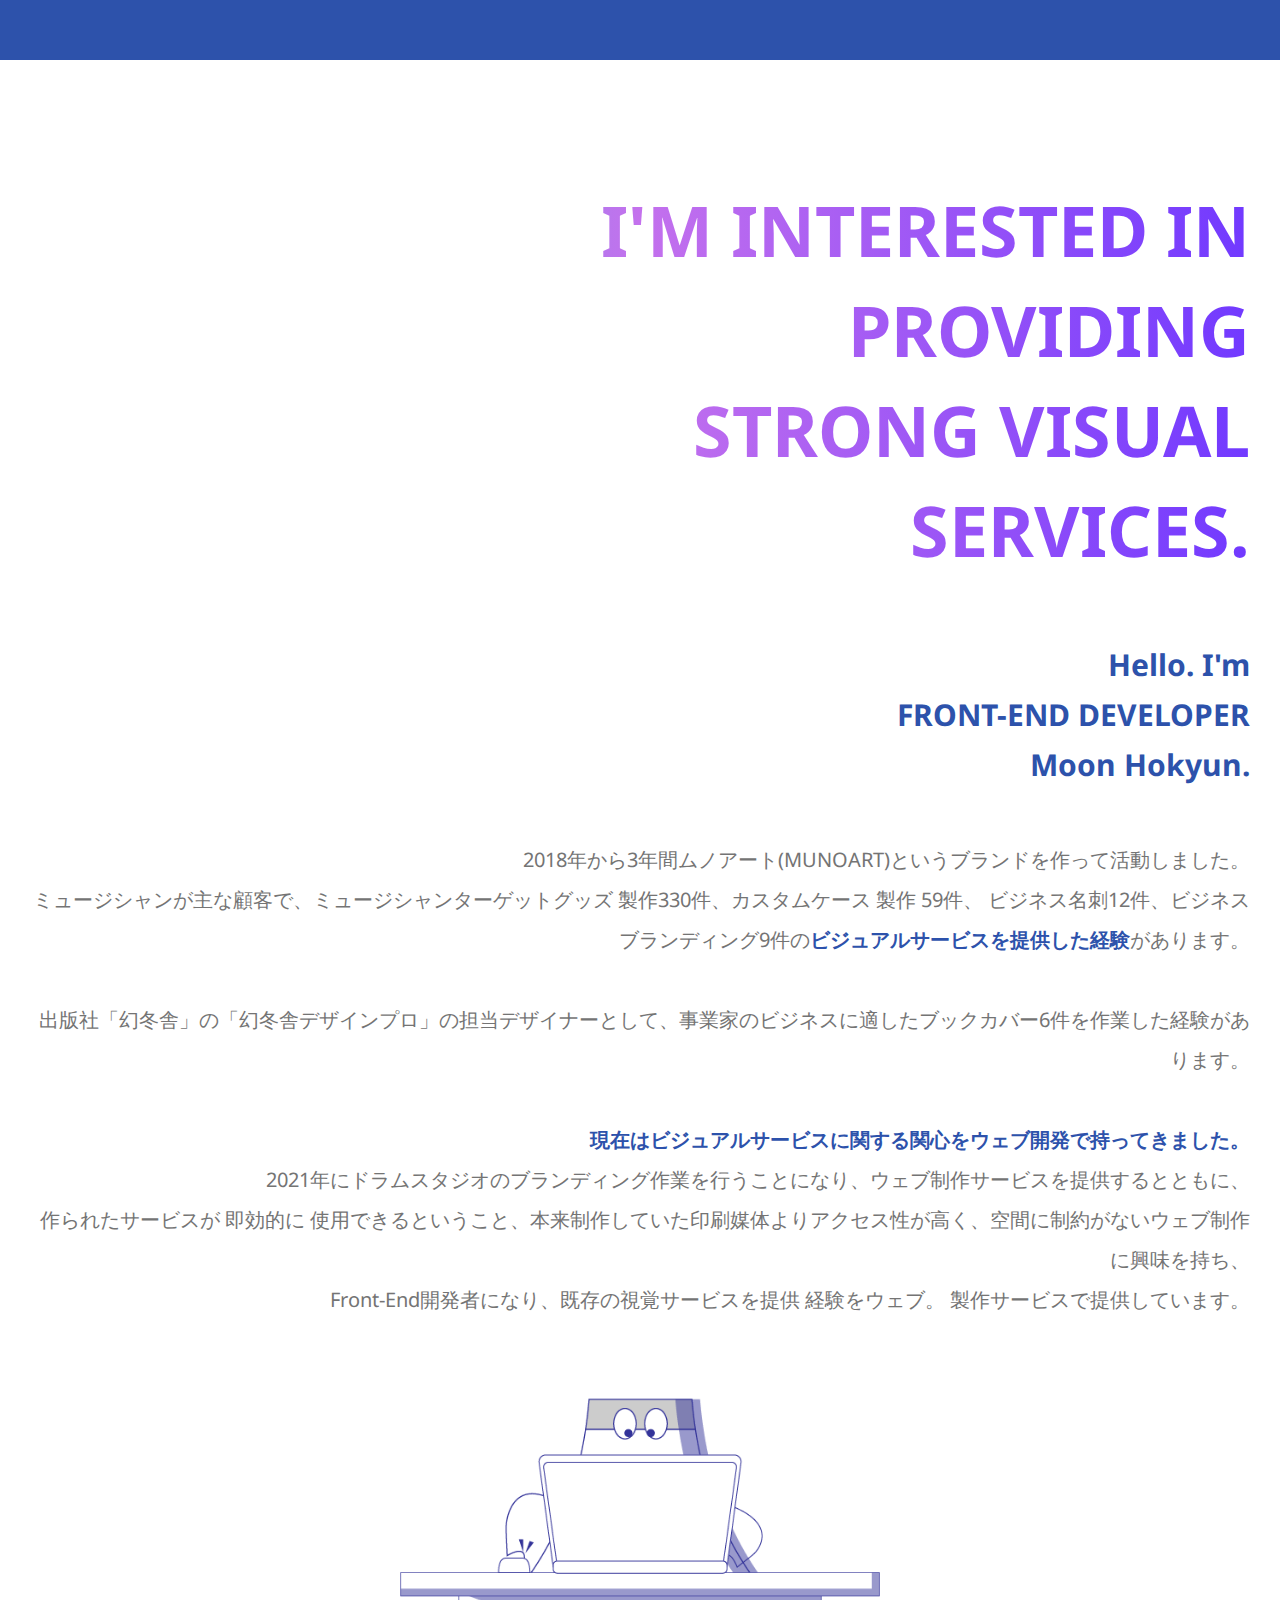
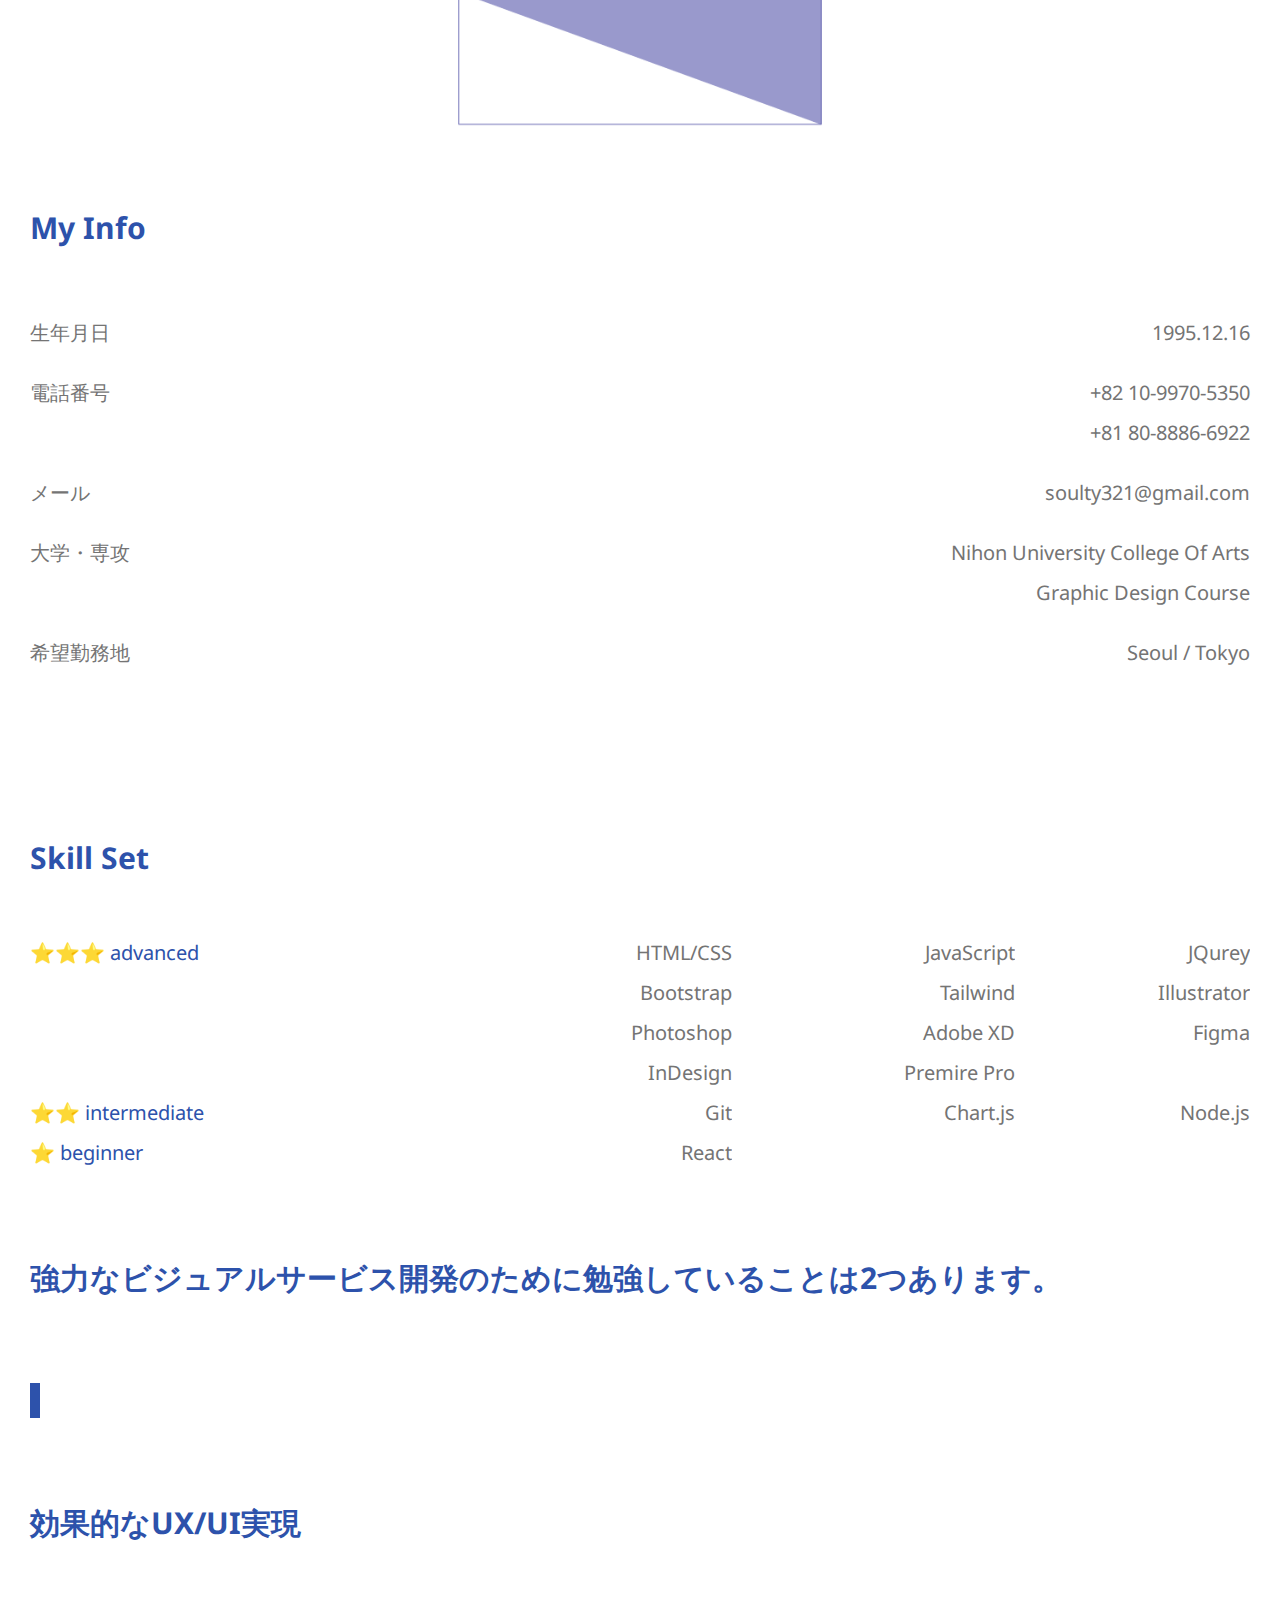
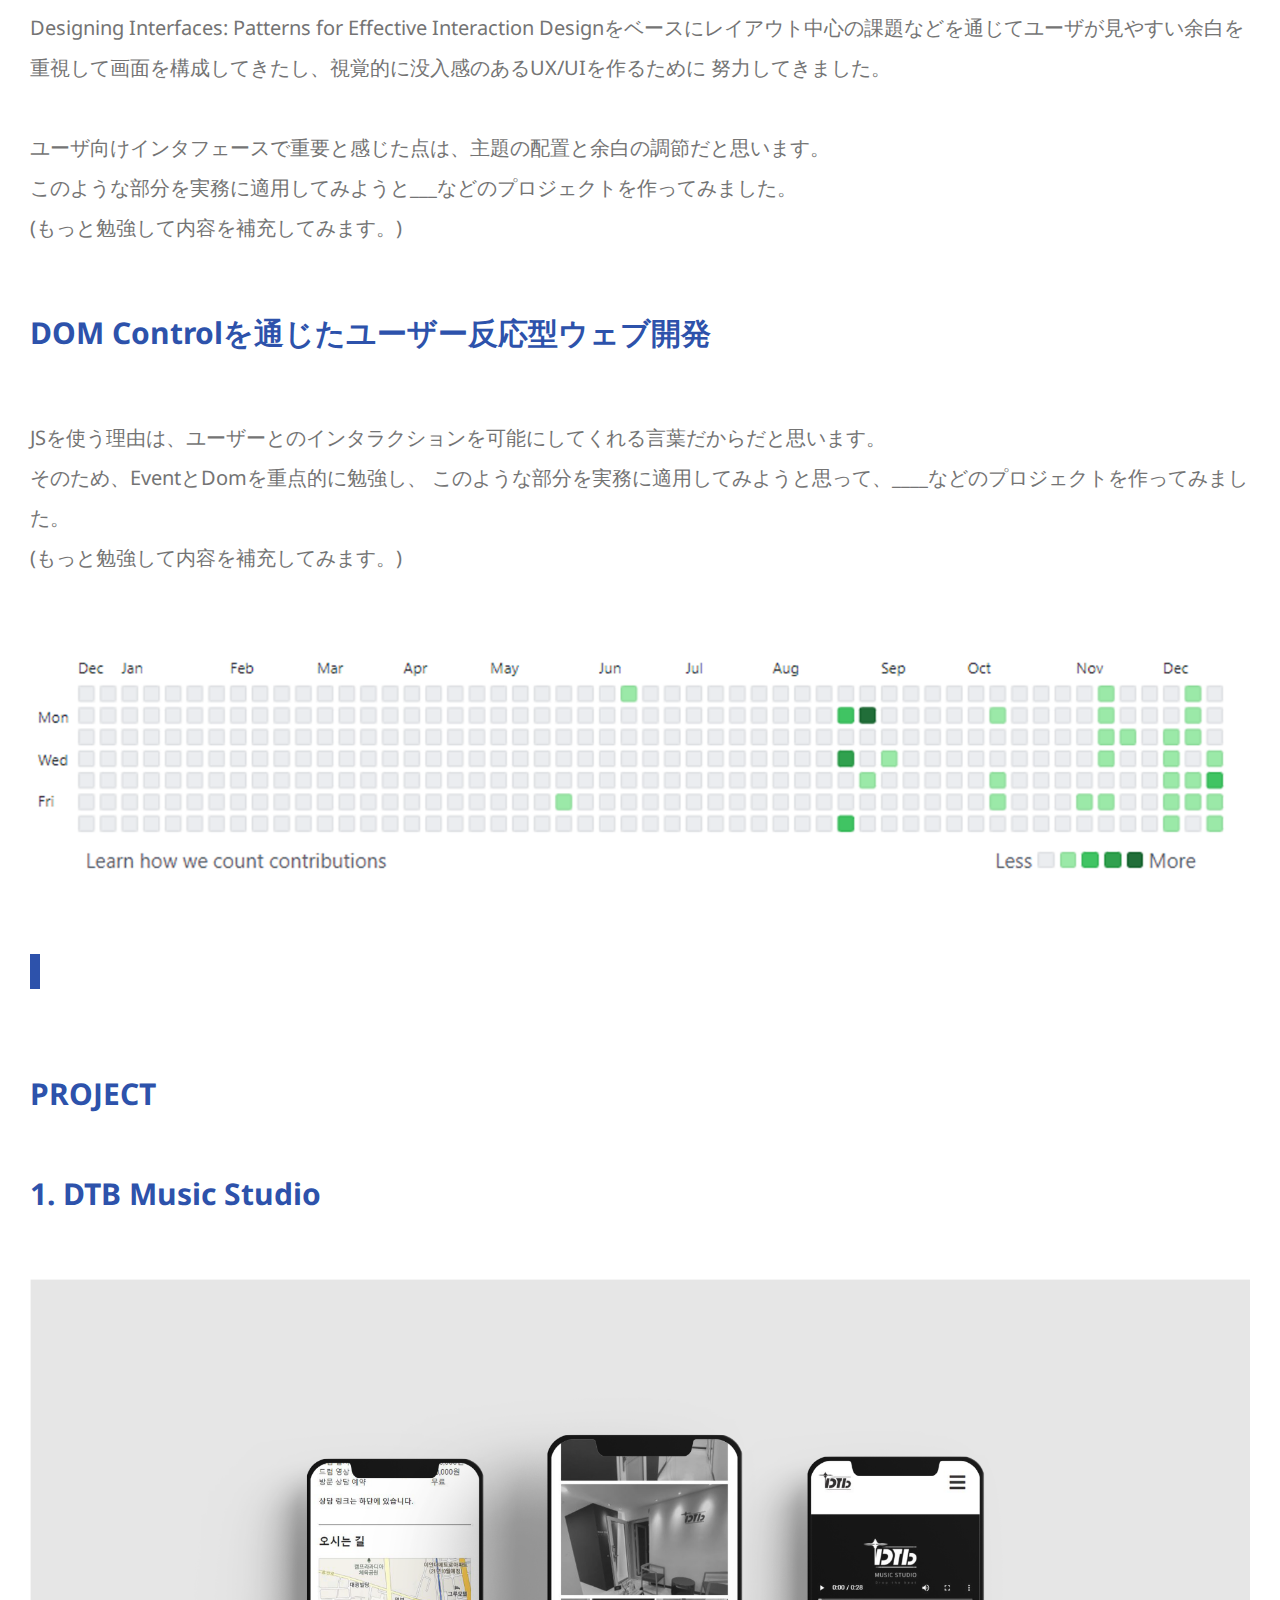
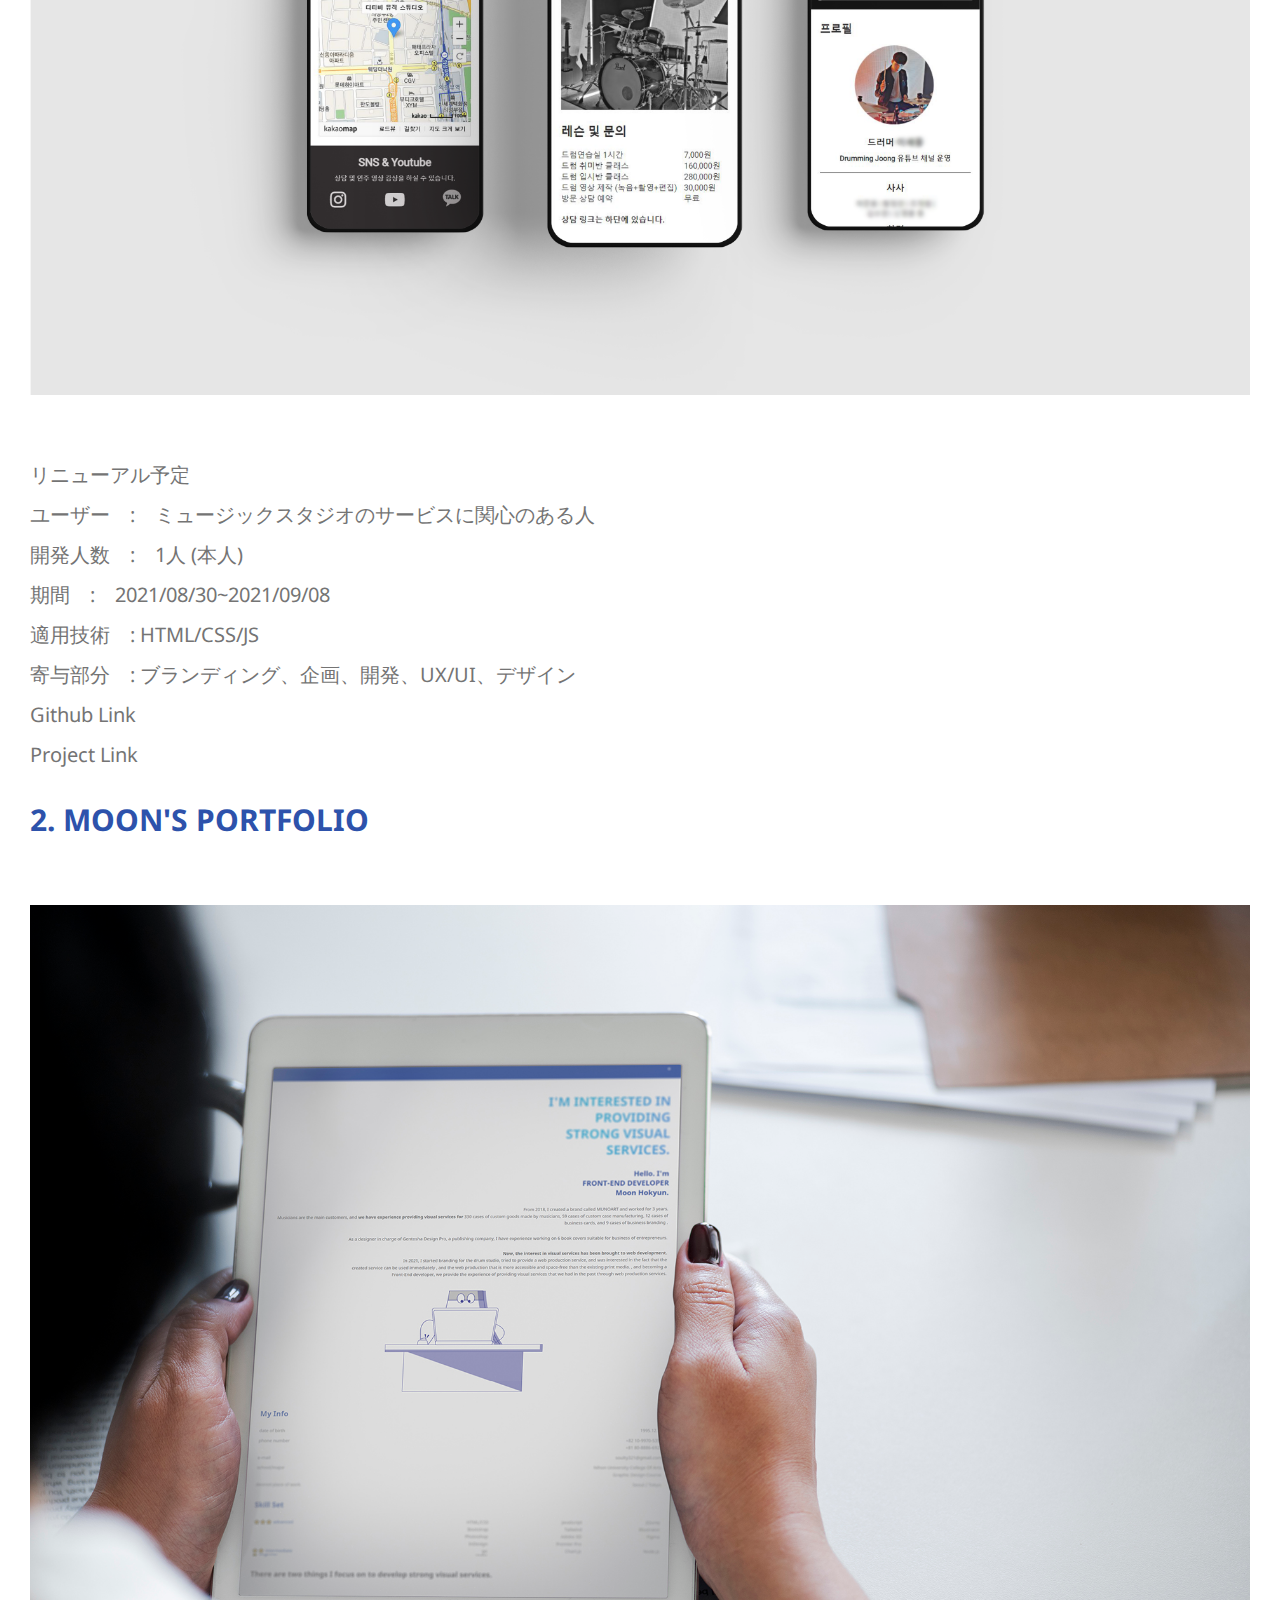
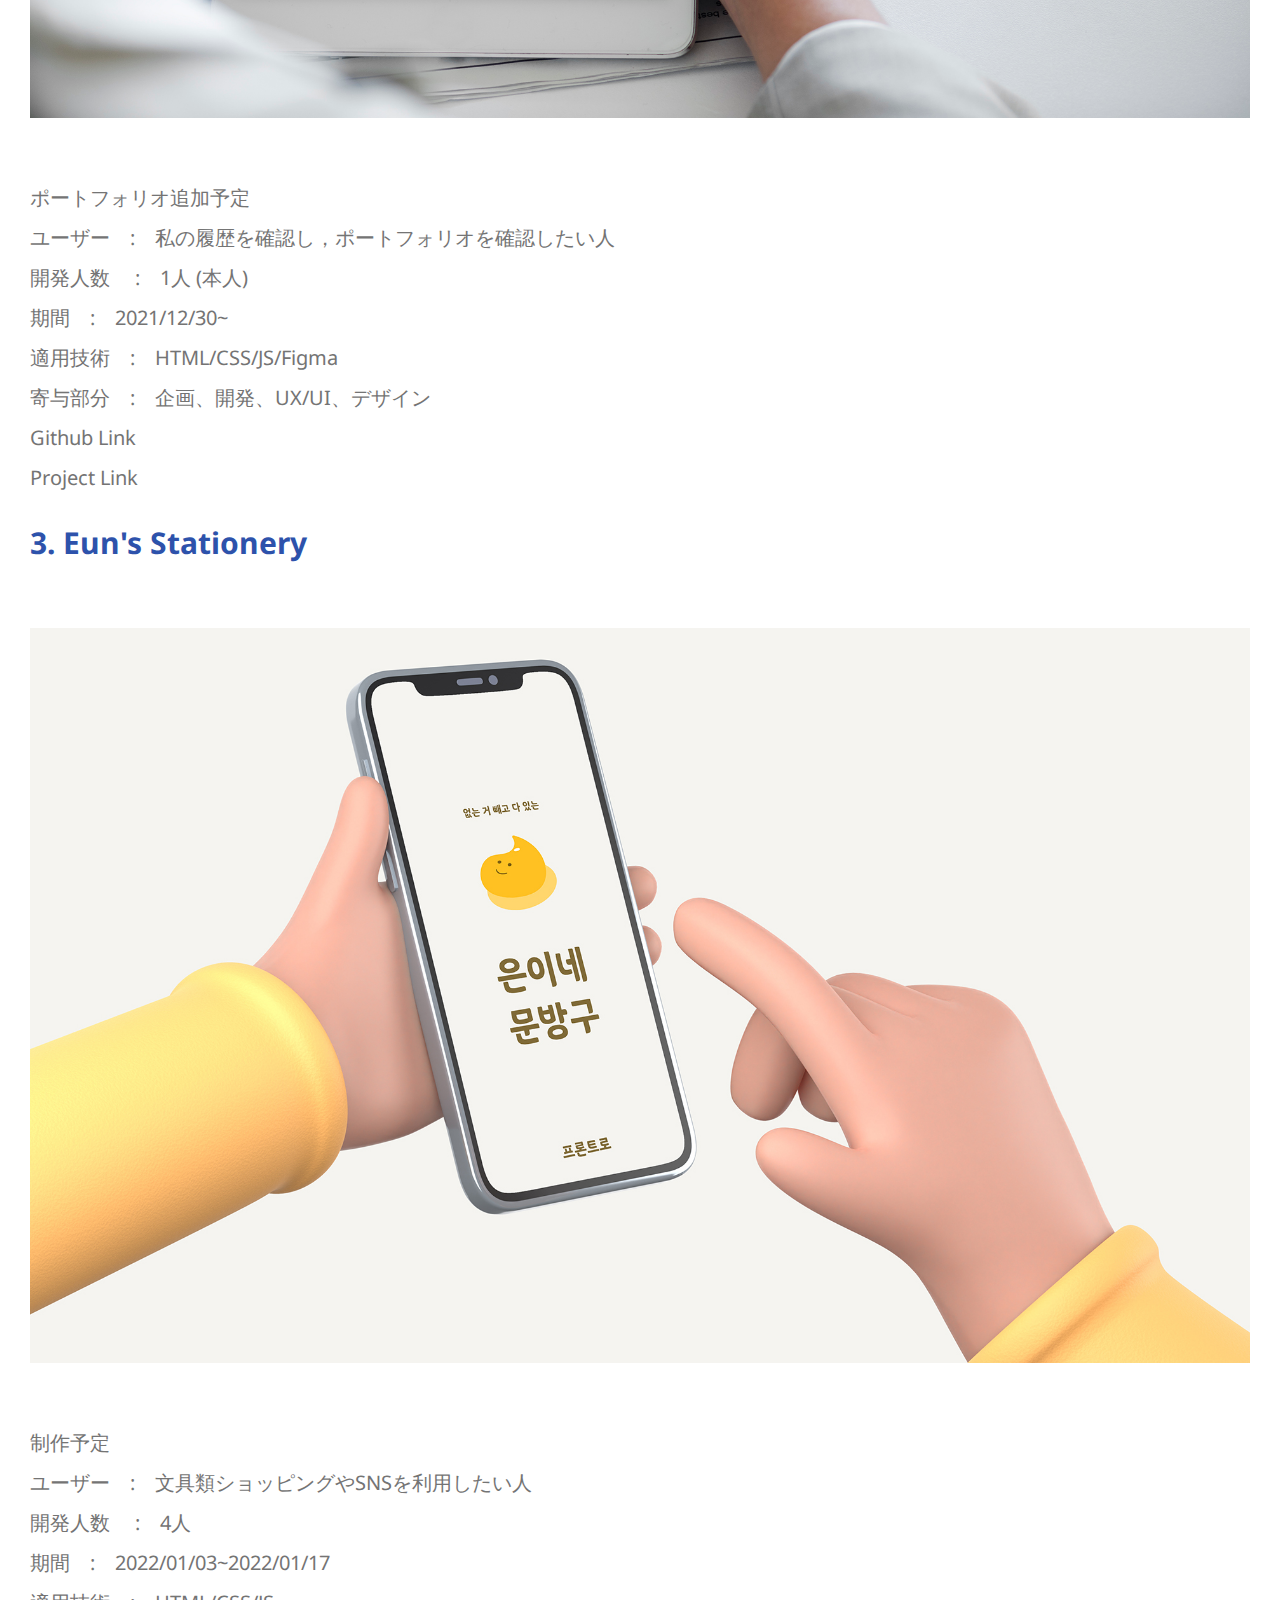
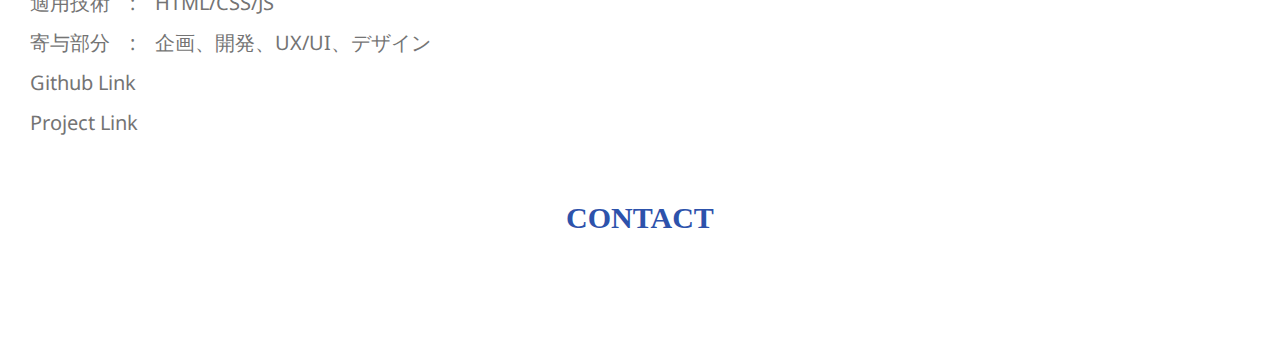
==== jp-index.html @ 192fc7c5 "japanese page add" ====
<!DOCTYPE html>
<html lang="ja">

<head>
  <meta charset="UTF-8">
  <meta http-equiv="X-UA-Compatible" content="IE=edge">
  <meta name="viewport" content="width=device-width, initial-scale=1.0">
  <link rel="stylesheet" href="./reset.css">
  <link rel="stylesheet" href="./main.css">
  <link rel="preconnect" href="https://fonts.googleapis.com">
  <link rel="preconnect" href="https://fonts.gstatic.com" crossorigin>
  <link href="https://fonts.googleapis.com/css2?family=Noto+Sans:wght@400;700&display=swap" rel="stylesheet">
  <link rel="stylesheet" href="https://use.fontawesome.com/releases/v5.15.4/css/all.css"
    integrity="sha384-DyZ88mC6Up2uqS4h/KRgHuoeGwBcD4Ng9SiP4dIRy0EXTlnuz47vAwmeGwVChigm" crossorigin="anonymous">

  <title>MOON'S PORTFOLIO (ja)</title>
</head>

<body>
  <article class="nav">
    <section class="nav-title" onclick="f()"><span class="fas fa-bars fa-1x"></span></section>
    <ul class="nav-dropdown">
      <li class="nav-li"><a href="#hello">HELLO</a></li>
      <li class="nav-li"><a href="#info">INFO</a></li>
      <li class="nav-li"><a href="#Skill-set">SKILL-SET</a></li>
      <li class="nav-li"><a href="#Study">STUDY</a></li>
      <li class="nav-li"><a href="#Project">PROJECT</a></li>
      <li class="nav-li"><a href="#contact">CONTACT</a></li>
    </ul>
  </article>

  <main>
    <header class="header">
      <h1 class="header-title up-on-scroll gradient-effect
      ">I'm interested in<br>providing<br>strong visual<br>services.</h1>
    </header>


    <article id="hello">
      <h2 class="hello-title">Hello. I'm<br>FRONT-END DEVELOPER<br>Moon Hokyun.</h2>
      <p class="hello-p hello-one paragraph">2018年から3年間ムノアート(MUNOART)というブランドを作って活動しました。<br>ミュージシャンが主な顧客で、ミュージシャンターゲットグッズ
        製作330件、カスタムケース
        製作 59件、
        ビジネス名刺12件、ビジネスブランディング9件の<b>ビジュアルサービスを提供した経験</b>があります。</p>
      <p class="hello-p hello-two paragraph">出版社「幻冬舎」の「幻冬舎デザインプロ」の担当デザイナーとして、事業家のビジネスに適したブックカバー6件を作業した経験があります。</p>
      <p class="hello-p hello-three paragraph up-on-scroll">
        <b>現在はビジュアルサービスに関する関心をウェブ開発で持ってきました。</b><br>2021年にドラムスタジオのブランディング作業を行うことになり、ウェブ制作サービスを提供するとともに、<br>作られたサービスが
        即効的に
        使用できるということ、本来制作していた印刷媒体よりアクセス性が高く、空間に制約がないウェブ制作に興味を持ち、<br>Front-End開発者になり、既存の視覚サービスを提供
        経験をウェブ。
        製作サービスで提供しています。
      </p>
      <img src="./img/character.png" alt="" class="hello-img up-on-scroll">
    </article>

    <article id="info">
      <h2 class="up-on-scroll">My Info</h2>
      <section class="info-all up-on-scroll">

        <section class="info-content">
          <p class="paragraph">生年月日</p>
          <p class="paragraph">1995.12.16</p>
        </section>

        <section class="info-content">
          <p class="paragraph">電話番号</p>
          <p class="paragraph">+82 10-9970-5350<br>+81 80-8886-6922</p>
        </section>

        <section class="info-content">
          <p class="paragraph">メール</p>
          <p class="paragraph">soulty321@gmail.com</p>
        </section>

        <section class="info-content">
          <p class="paragraph">大学・専攻</p>
          <p class="paragraph">Nihon University College Of Arts <br> Graphic Design Course</p>
        </section>

        <section class="info-content">
          <p class="paragraph">希望勤務地</p>
          <p class="paragraph">Seoul / Tokyo</p>
        </section>
    </article>

    <article id="Skill-set">
      <h2 class="Skill-set-title up-on-scroll">Skill Set</h2>
      <table class="tg up-on-scroll">
        <thead>
          <tr>
            <th class="tg-iks7 paragraph" rowspan="4">&#11088;&#11088;&#11088; advanced</th>
            <th class="tg-jbyd paragraph">HTML/CSS</th>
            <th class="tg-jbyd paragraph">JavaScript</th>
            <th class="tg-jbyd paragraph">JQurey</th>
          </tr>
          <tr>
            <th class="tg-jbyd paragraph">Bootstrap</th>
            <th class="tg-jbyd paragraph">Tailwind</th>
            <th class="tg-jbyd paragraph">Illustrator</th>
          </tr>
          <tr>
            <th class="tg-jbyd paragraph">Photoshop</th>
            <th class="tg-jbyd paragraph">Adobe XD</th>
            <th class="tg-jbyd paragraph">Figma</th>
          </tr>
          <tr>
            <th class="tg-jbyd paragraph">InDesign</th>
            <th class="tg-jbyd paragraph">Premire Pro</th>
            <th class="tg-jbyd paragraph"></th>
          </tr>
        </thead>
        <tbody>
          <tr>
            <td class="tg-73oq paragraph">&#11088;&#11088; intermediate</td>
            <td class="tg-wp8o paragraph">Git</td>
            <td class="tg-wp8o paragraph">Chart.js</td>
            <td class="tg-wp8o paragraph">Node.js</td>
          </tr>
          <tr>
            <td class="tg-73oq paragraph">&#11088; beginner</td>
            <td class="tg-wp8o paragraph">React</td>
            <td class="tg-wp8o paragraph"></td>
            <td class="tg-wp8o paragraph"></td>
          </tr>
        </tbody>
      </table>
    </article>

    <article id="Study">
      <h2 class="Study-title up-on-scroll ">強力なビジュアルサービス開発のために勉強していることは2つあります。</h2>
      <h2 class="Study-subTitle-one up-on-scroll">効果的なUX/UI実現</h2>
      <p class="Study-title-content paragraph up-on-scroll">Designing Interfaces: Patterns for
        Effective Interaction Designをベースにレイアウト中心の課題などを通じてユーザが見やすい余白を重視して画面を構成してきたし、視覚的に没入感のあるUX/UIを作るために
        努力してきました。
        <br><br>
        ユーザ向けインタフェースで重要と感じた点は、主題の配置と余白の調節だと思います。<br>このような部分を実務に適用してみようと___などのプロジェクトを作ってみました。
        <br>(もっと勉強して内容を補充してみます。)
      </p>
      <h2 class="Study-subTitle-two up-on-scroll">DOM Controlを通じたユーザー反応型ウェブ開発</h2>
      <p class="Study-title-content paragraph up-on-scroll">JSを使う理由は、ユーザーとのインタラクションを可能にしてくれる言葉だからだと思います。
        <br>そのため、EventとDomを重点的に勉強し、
        このような部分を実務に適用してみようと思って、____などのプロジェクトを作ってみました。
        <br>(もっと勉強して内容を補充してみます。)</p>
      <img src="./img/git_repo.png" alt="" class="Study-gitRepo up-on-scroll">
    </article>

    <article id="Project up-on-scroll">
      <article class="Project-Content up-on-scroll">
        <h2 class="Project-Content-title up-on-scroll">PROJECT</h2>

        <!-- Module -->
        <section class="project-module">
          <h3 class="Project-Content-subTitle up-on-scroll">1. DTB Music Studio</h3>

          <img src="./img/DTB-1.png" alt="" class="Project-img">

          <ul class="Project-1-detail paragraph up-on-scroll">
            <li>リニューアル予定</li>
            <li>ユーザー　:　ミュージックスタジオのサービスに関心のある人</li>
            <li>開発人数　:　1人 (本人)</li>
            <li>期間　:　2021/08/30~2021/09/08</li>
            <li>適用技術　: HTML/CSS/JS </li>
            <li>寄与部分　: ブランディング、企画、開発、UX/UI、デザイン</li>
            <li><a href="https://github.com/Moonhokyun/DtbMusicStudio_Project">Github Link</a></li>
            <li><a href="http://dtb-music.space/">Project Link</a></li>
          </ul>
        </section>
        <!-- Module -->

        <!-- Module -->
        <section class="project-module">
          <h3 class="Project-Content-subTitle up-on-scroll">2. MOON'S PORTFOLIO</h3>

          <img src="./img/resume-img.jpg" alt="" class="Project-img">

          <ul class="Project-1-detail paragraph up-on-scroll">
            <li>ポートフォリオ追加予定</li>
            <li>ユーザー　:　私の履歴を確認し，ポートフォリオを確認したい人</li>
            <li>開発人数　 :　1人 (本人)</li>
            <li>期間　:　2021/12/30~</li>
            <li>適用技術　:　HTML/CSS/JS/Figma </li>
            <li>寄与部分　:　企画、開発、UX/UI、デザイン</li>
            <li><a href="https://github.com/Moonhokyun/Resume_Project">Github Link</a></li>
            <li><a href="https://moonhokyun.github.io/Resume_Project/">Project Link</a></li>
          </ul>
        </section>
        <!-- Module -->

        <!-- Module -->
        <section class="project-module">
          <h3 class="Project-Content-subTitle up-on-scroll">3. Eun's Stationery</h3>

          <img src="./img/eun-img-3.jpg" alt="" class="Project-img">

          <ul class="Project-1-detail paragraph up-on-scroll">
            <li>制作予定</li>
            <li>ユーザー　:　文具類ショッピングやSNSを利用したい人</li>
            <li>開発人数　 :　4人</li>
            <li>期間　:　2022/01/03~2022/01/17</li>
            <li>適用技術　:　HTML/CSS/JS </li>
            <li>寄与部分　:　企画、開発、UX/UI、デザイン</li>
            <li><a href="https://github.com/Moonhokyun/Frontro_Project">Github Link</a></li>
            <li><a href="#">Project Link</a></li>
          </ul>
        </section>
        <!-- Module -->


      </article>
    </article>



  </main>

  <footer id="contact">
    <h2 class="up-on-scroll">CONTACT</h2>
    <ul class="contact-box up-on-scroll">
      <li class="contact-item"><a href="mailto:soulty321@gmail.com"><i class="fas fa-envelope fa-2x"></i></a></li>
      <li class="contact-item"><a href="https://www.linkedin.com/in/hokyun-moon-a4a515221">
          <i class="fab fa-linkedin fa-2x"></i></a></li>
      <li class="contact-item"><a href="https://github.com/Moonhokyun">
          <i class="fab fa-github fa-2x"></i></a></li>
      <li class="contact-item"><a href="https://www.notion.so/a2674b78d6354b65a624640be6c0727b"><i
            class="fas fa-file fa-2x"></i></a></li>
      <li class="contact-item"><a href="./index.html"><i class="fas fa-language fa-2x"></i></a></li>
    </ul>
  </footer>
  <script src="./main.js"></script>

</body>

</html>
---- main.css ----
* {
  font-family: 'Noto Sans', sans-serif;
  color: #747474;
  text-decoration: none;

}

main {
  display: flex;
  flex-direction: column;
  align-content: center;
  justify-content: center;
  margin: 0 30px 30px;
}

b {
  font-weight: 700;
  color: #2D52AB;
}

h2 {
  font-size: 20px;
  line-height: 30px;
  font-weight: 700;
  margin-bottom: 20px;
  color: #2D52AB;
}

.up-on-scroll {
  transition: transform 2s, opacity 1s;
}

.paragraph {
  font-size: 60%;
  line-height: 20px;
}

/* navbar! */
.fa-bars {
  color: #fff;
}

.nav {
  width: 100%;
  margin: auto 0;
  cursor: pointer;
  position: fixed;
  z-index: 1;
}

.nav-title {
  width: 100%;
  box-sizing: border-box;
  background: #2D52AB;
  padding: 20px 30px 20px 0;
  position: relative;
  color: #fff;
  text-align: right;
}

.nav-li {
  float: left;
  font-size: 20px;
  padding: 10px 20px 10px;
  margin: 0;
  transition: all .1s;
}

.nav-dropdown {
  width: 100%;
  background: #fff;
  border-radius: 10px;

  box-shadow: rgb(0 0 0/ 20%) 0px 10px 10px 0px;
  color: #505050;

  max-height: 0;
  overflow: hidden;
  transition: all .4s;
  display: flex;
  flex-direction: column;
  align-items: center;
}

.down {
  max-height: 400px;
}

.nav-li:hover {
  background: #c6daff;
  width: 100%;
  color: #fff;
  text-align: center;
}

/* navbar! */

.header {
  margin-top: 100px;
}

#hello {
  margin-top: 60px;
  text-align: right;
  display: flex;
  flex-direction: column;
}

.header-title {
  text-align: right;
  font-size: 30px;
  line-height: 40px;
  font-weight: 700;
  color: #2D52AB;
}

/* gradient-effect */
.gradient-effect {
  text-transform: uppercase;
  background-image: linear-gradient(90deg,
      #12c2e9 0%,
      #c471ed 25%,
      #7139ff 50%,
      #c471ed 75%,
      #12c2e9 100%);
  /* background-size: auto auto; */
  background-clip: border-box;
  background-size: 200% auto;
  background-clip: text;
  /* text-fill-color: transparent; */
  -webkit-background-clip: text;
  -webkit-text-fill-color: transparent;
  animation: gradient-effect 6s linear infinite;
}

@keyframes gradient-effect {
  to {
    background-position: 200% center;
  }
}

/* gradient-anime */

.hello-p {
  font-size: 60%;
  line-height: 20px;
  font-weight: normal;
  margin-bottom: 10px;
}

.hello-img {
  width: 40%;
  display: block;
  margin: 20px auto 30px;
}

#info {
  margin-bottom: 30px;
}

.info-all {
  display: flex;
  font-size: 60%;
  line-height: 20px;
  font-weight: normal;
  justify-content: space-between;
  flex-direction: column;
}

.info-content {
  display: flex;
  justify-content: space-between;
  text-align: right;
  padding-bottom: 20px;
}

#Skill-set {
  margin-top: 30px;
  display: flex;
  font-size: 60%;
  line-height: 20px;
  font-weight: normal;
  justify-content: space-between;
  flex-direction: column;
}

.tg {
  border: none;
  border-collapse: collapse;
  border-spacing: 0;
}

.tg td {
  border-style: solid;
  border-width: 0px;
  overflow: hidden;
  word-break: normal;
}

.tg th {
  border-style: solid;
  border-width: 0px;
  overflow: hidden;
  word-break: normal;
}

.tg .tg-wp8o {
  text-align: right;
  vertical-align: top
}

.tg .tg-iks7 {
  text-align: left;
  vertical-align: top;
  color: #2D52AB;
}

.tg .tg-jbyd {
  text-align: right;
  vertical-align: top
}

.tg .tg-73oq {
  color: #2D52AB;
  text-align: left;
  vertical-align: top
}

#Study {
  margin-top: 40px;
}

.Study-title-block {
  height: 20px;
  width: 10px;
}

.Study-subTitle-one::before {
  background-image: url('./img/Rectangle\ 41.png');
  width: 5px;
  height: 16px;
  content: ' ';
  display: block;
  margin-bottom: 20px;
}

.Study-subTitle-one {
  margin-top: 30px;
}

.Study-title-content {
  font-weight: normal;
  font-size: 60%;
  line-height: 20px;
  font-weight: normal;
}

.Study-subTitle-two {
  margin-top: 30px;
}

.Study-gitRepo {
  margin: 20px 0;
  display: block;
}

.Project-Content-title::before {
  background-image: url('./img/Rectangle\ 41.png');
  width: 5px;
  height: 16px;
  content: ' ';
  display: block;
  margin-bottom: 20px;
}

.Project-Content-subTitle {
  font-size: 20px;
  line-height: 30px;
  color: #2D52AB;
  font-weight: bold;
  margin-bottom: 20px;
  margin-top: 20px;
}

.Project-img {
  display: block;
  margin-bottom: 20px;
}

.Project-1-detail {
  font-size: 60%;
  line-height: 20px;
  font-weight: normal;
}

#contact {
  margin-top: 30px;
  text-align: center;
  margin: 0 30px 30px;
}

.contact-box {
  display: flex;
  justify-content: space-between;
}

/* ///////////////////////////////////////////600의 벽//////////////////////////////////////////////////////// */

@media screen and (min-width: 600px) {

  .nav-title {
    padding: 30px 30px 30px 0;
  }

  main {
    display: flex;
    flex-direction: column;
    align-content: center;
    justify-content: center;
    margin: 0 30px 30px;
  }

  h2 {
    font-size: 30px;
    line-height: 50px;
    font-weight: 700;
    margin-bottom: 50px;
    color: #2D52AB;
  }

  .paragraph {
    font-size: 20px;
    line-height: 40px;
  }

  .header {
    margin-top: 180px;
  }

  .header-title {
    font-size: 70px;
    line-height: 100px;
    font-weight: 700;
    color: #2D52AB;
  }

  #hello {
    margin-top: 60px;
  }

  .hello-p {
    margin-bottom: 40px;
  }

  .hello-img {
    width: 40%;
    display: block;
    margin: 30px auto 70px;
  }

  #info {
    margin-bottom: 70px;
  }

  .info-all {
    margin-top: 60px;
  }

  #Skill-set {
    margin-top: 70px;
  }

  #Study {
    margin-top: 80px;
  }

  .Study-title {
    margin-bottom: 80px;
  }

  .Study-subTitle-one::before {
    background-image: url('./img/Rectangle\ 41.png');
    width: 10px;
    height: 35px;
    content: ' ';
    display: block;
    margin-bottom: 80px;
  }

  .Study-subTitle-one {
    margin-top: 30px;
    margin-bottom: 60px;
  }

  .Study-subTitle-two {
    margin: 60px 0;
  }

  .Study-gitRepo {
    margin: 60px 0;
  }

  .Project-Content-title::before {
    background-image: url('./img/Rectangle\ 41.png');
    width: 10px;
    height: 35px;
    content: ' ';
    display: block;
    margin-bottom: 80px;
  }

  .Project-img {
    margin-bottom: 60px;
  }

  .Project-Content-subTitle {
    font-size: 30px;
    line-height: 50px;
    margin-bottom: 60px;
  }

  #contact {
    margin-top: 50px;
  }

  .contact-box {
    margin-top: 50px;
    margin-bottom: 60px;
  }
}

/* ///////////////////////////////////////////1440의 벽//////////////////////////////////////////////////////// */

@media screen and (min-width: 1440px) {

  .nav-title {
    padding: 40px 90px 60px 0;
  }


  main {
    display: flex;
    flex-direction: column;
    align-content: center;
    justify-content: center;
    margin: 0 80px 80px 80px;
  }

  h2 {
    font-size: 50px;
    line-height: 70px;
    font-weight: 700;
    margin-bottom: 60px;
    color: #2D52AB;
  }

  .paragraph {
    font-size: 30px;
    line-height: 50px;
  }

  .header {
    margin-top: 230px;
  }

  .header-title {
    font-size: 90px;
    line-height: 120px;
    font-weight: 700;
    color: #2D52AB;
  }

  #hello {
    margin-top: 80px;
  }

  .hello-title {
    margin-bottom: 60px;
  }

  .hello-p {
    margin-bottom: 60px;
  }

  .hello-img {
    width: 40%;
    display: block;
    margin: 10px auto 60px;
  }

  #info {
    margin-bottom: 60px;
  }

  .Skill-set-title .Study-title {
    margin-bottom: 80px;
  }

  #Study {
    margin-top: 80px;
  }

  #Skill-set {
    margin-top: 0px;
  }
  .Study-subTitle-one::before {
    background-image: url('./img/Rectangle\ 41.png');
    width: 10px;
    height: 40px;
    content: ' ';
    display: block;
    margin-bottom: 80px;
  }

  .Study-subTitle-one {
    margin-top: 30px;
    margin-bottom: 80px;
  }

  .Study-subTitle-two {
    margin-top: 80px;
    margin-bottom: 80px;
  }

  .Study-gitRepo {
    margin-top: 80px;
    margin-bottom: 80px;
  }

  .Project-Content-title::before {
    background-image: url('./img/Rectangle\ 41.png');
    width: 10px;
    height: 35px;
    content: ' ';
    display: block;
    margin-bottom: 80px;
  }

  .Project-Content-title {
    margin-bottom: 80px;
  }

  .Project-img {
    margin-bottom: 80px;
  }

  #contact {
    margin-top: 50px;
    margin: 0 80px 30px;
  }

  .contact-box {
    margin-bottom: 100px;
  }

  .Project-Content-subTitle {
    font-size: 50px;
    line-height: 50px;
    margin: 80px 0;
  }
}
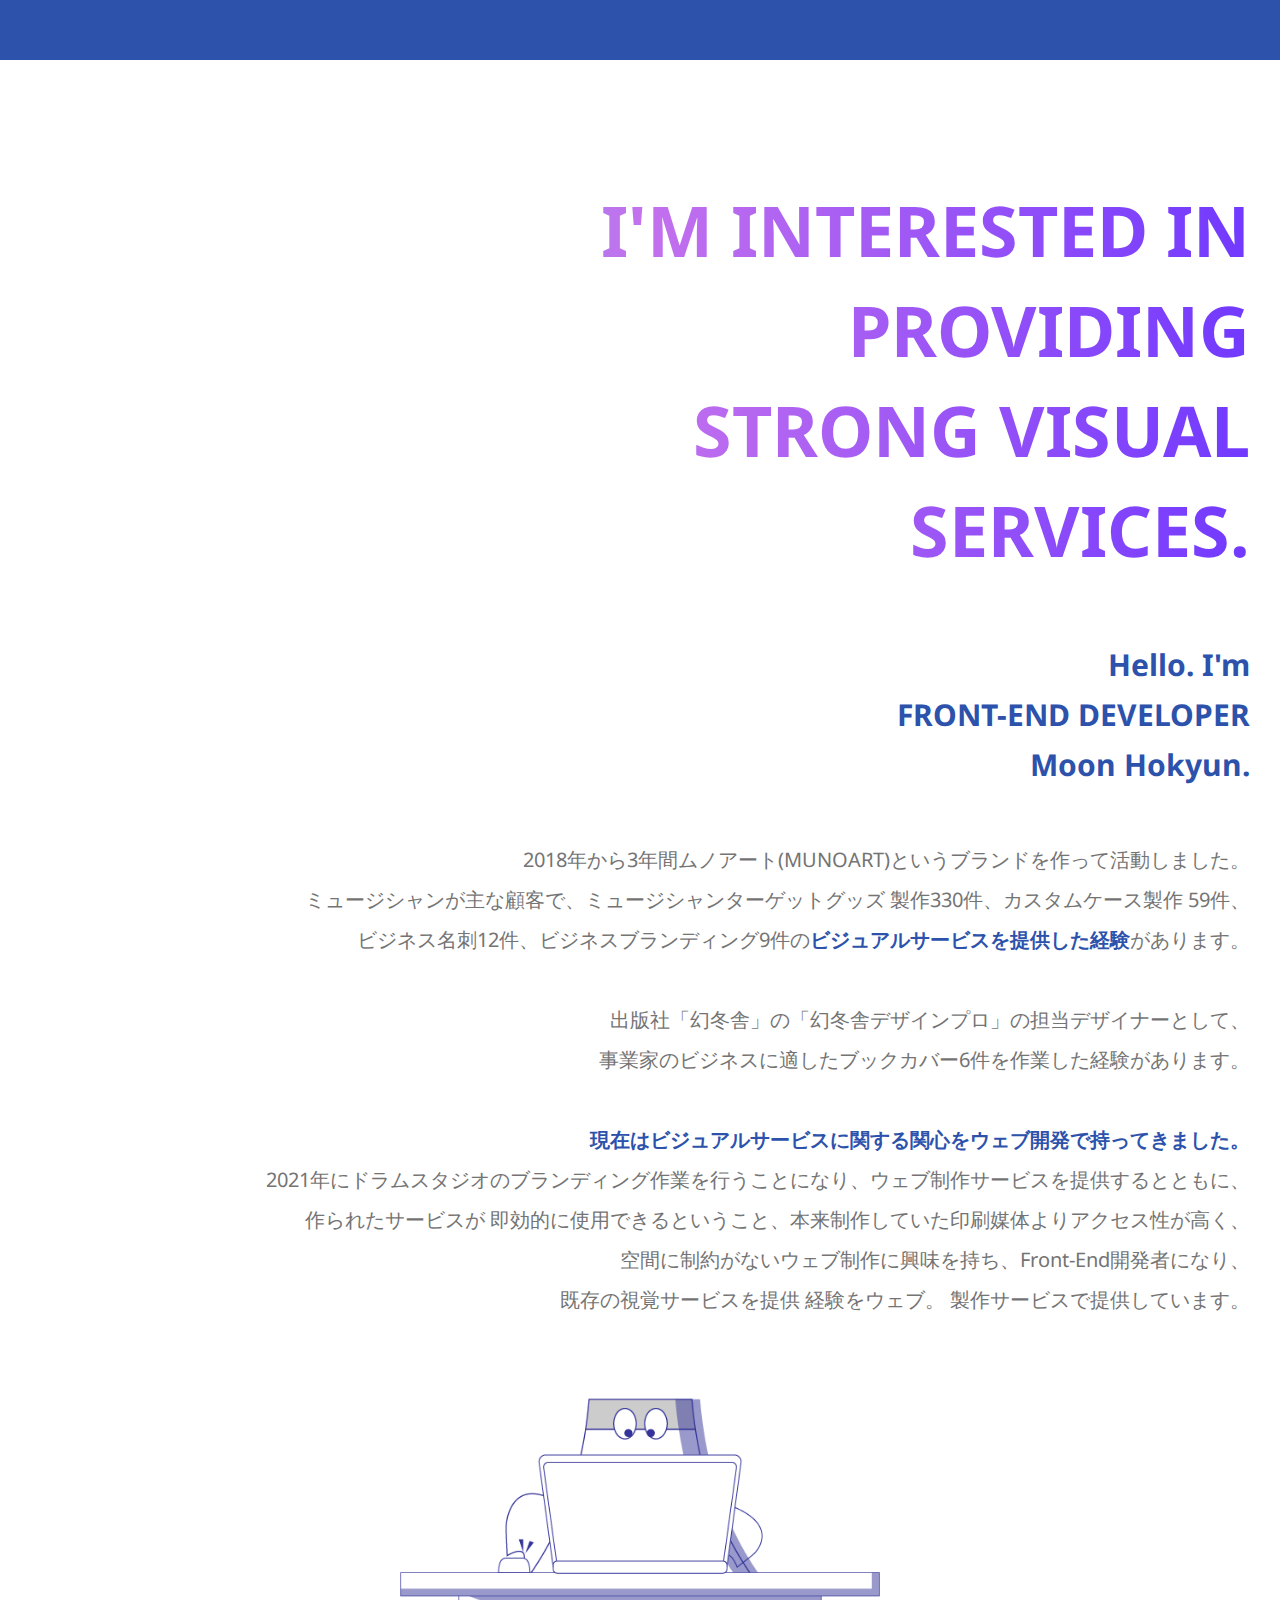
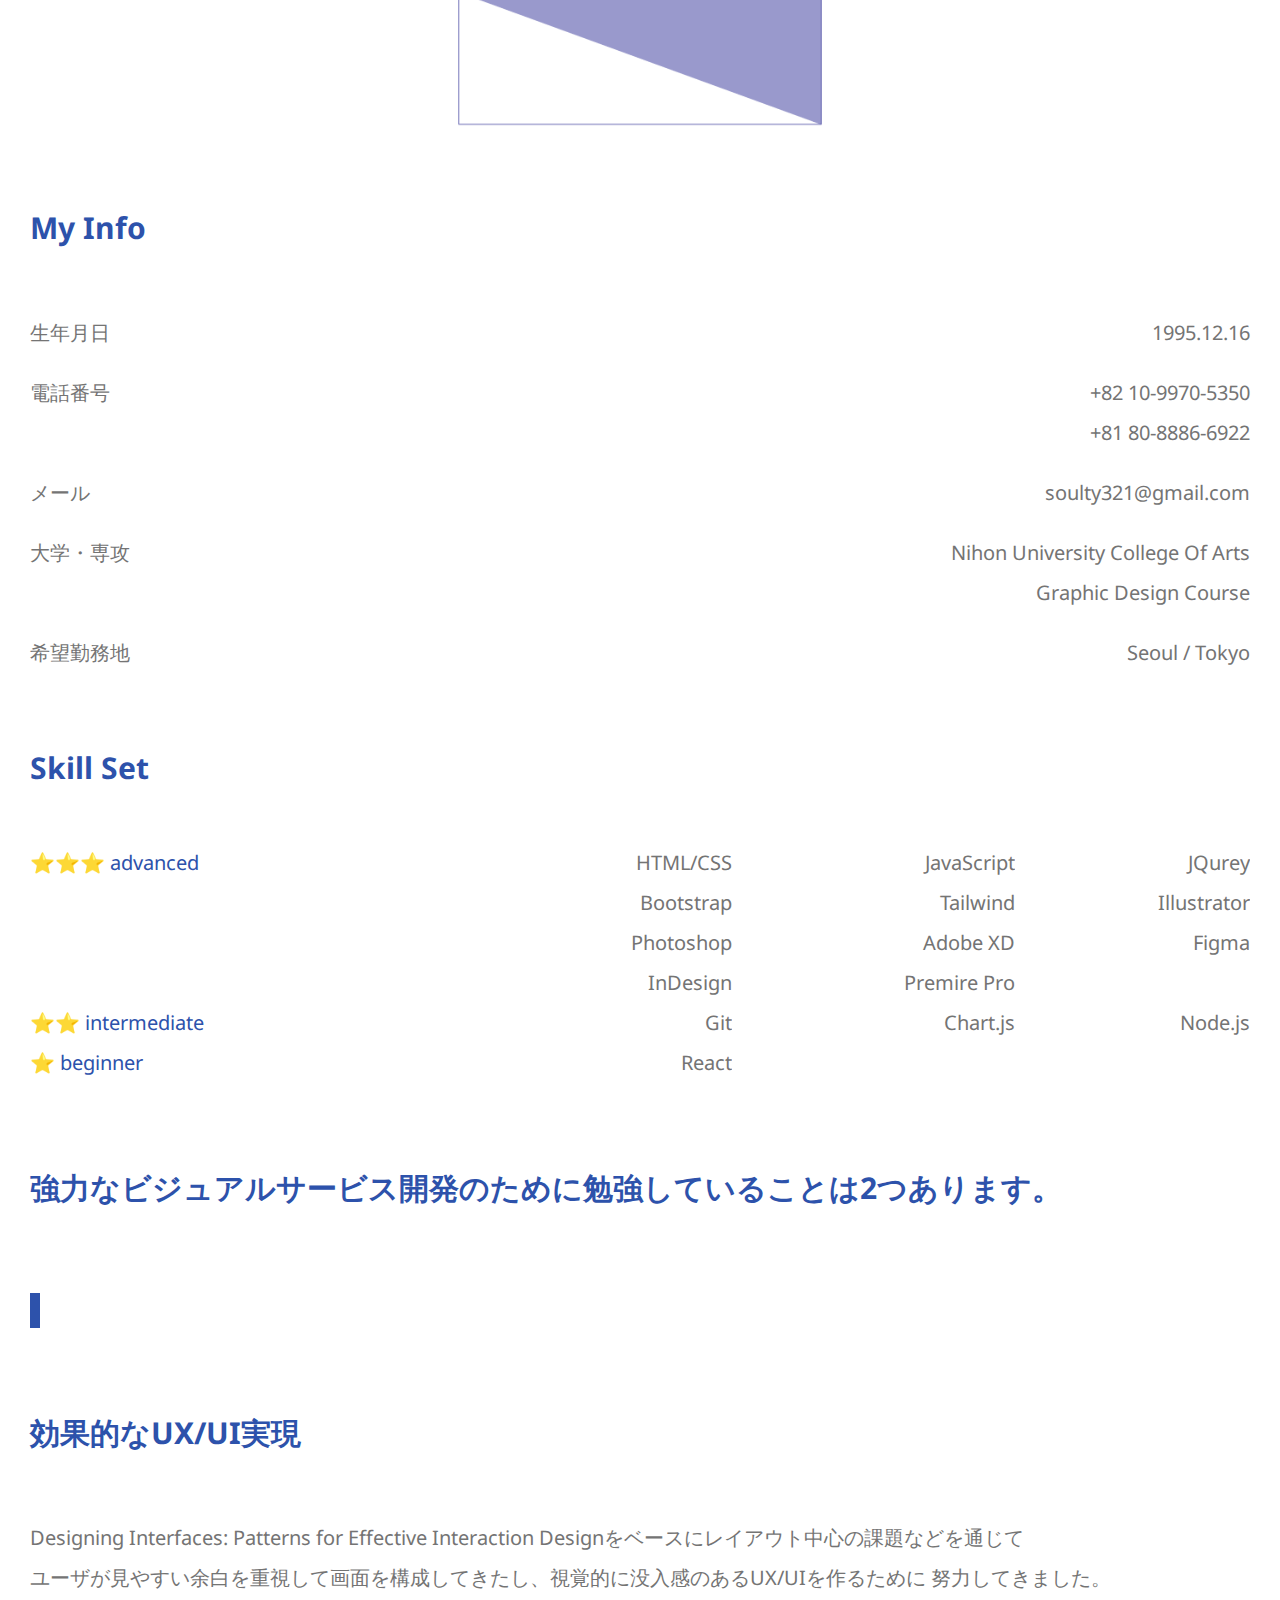
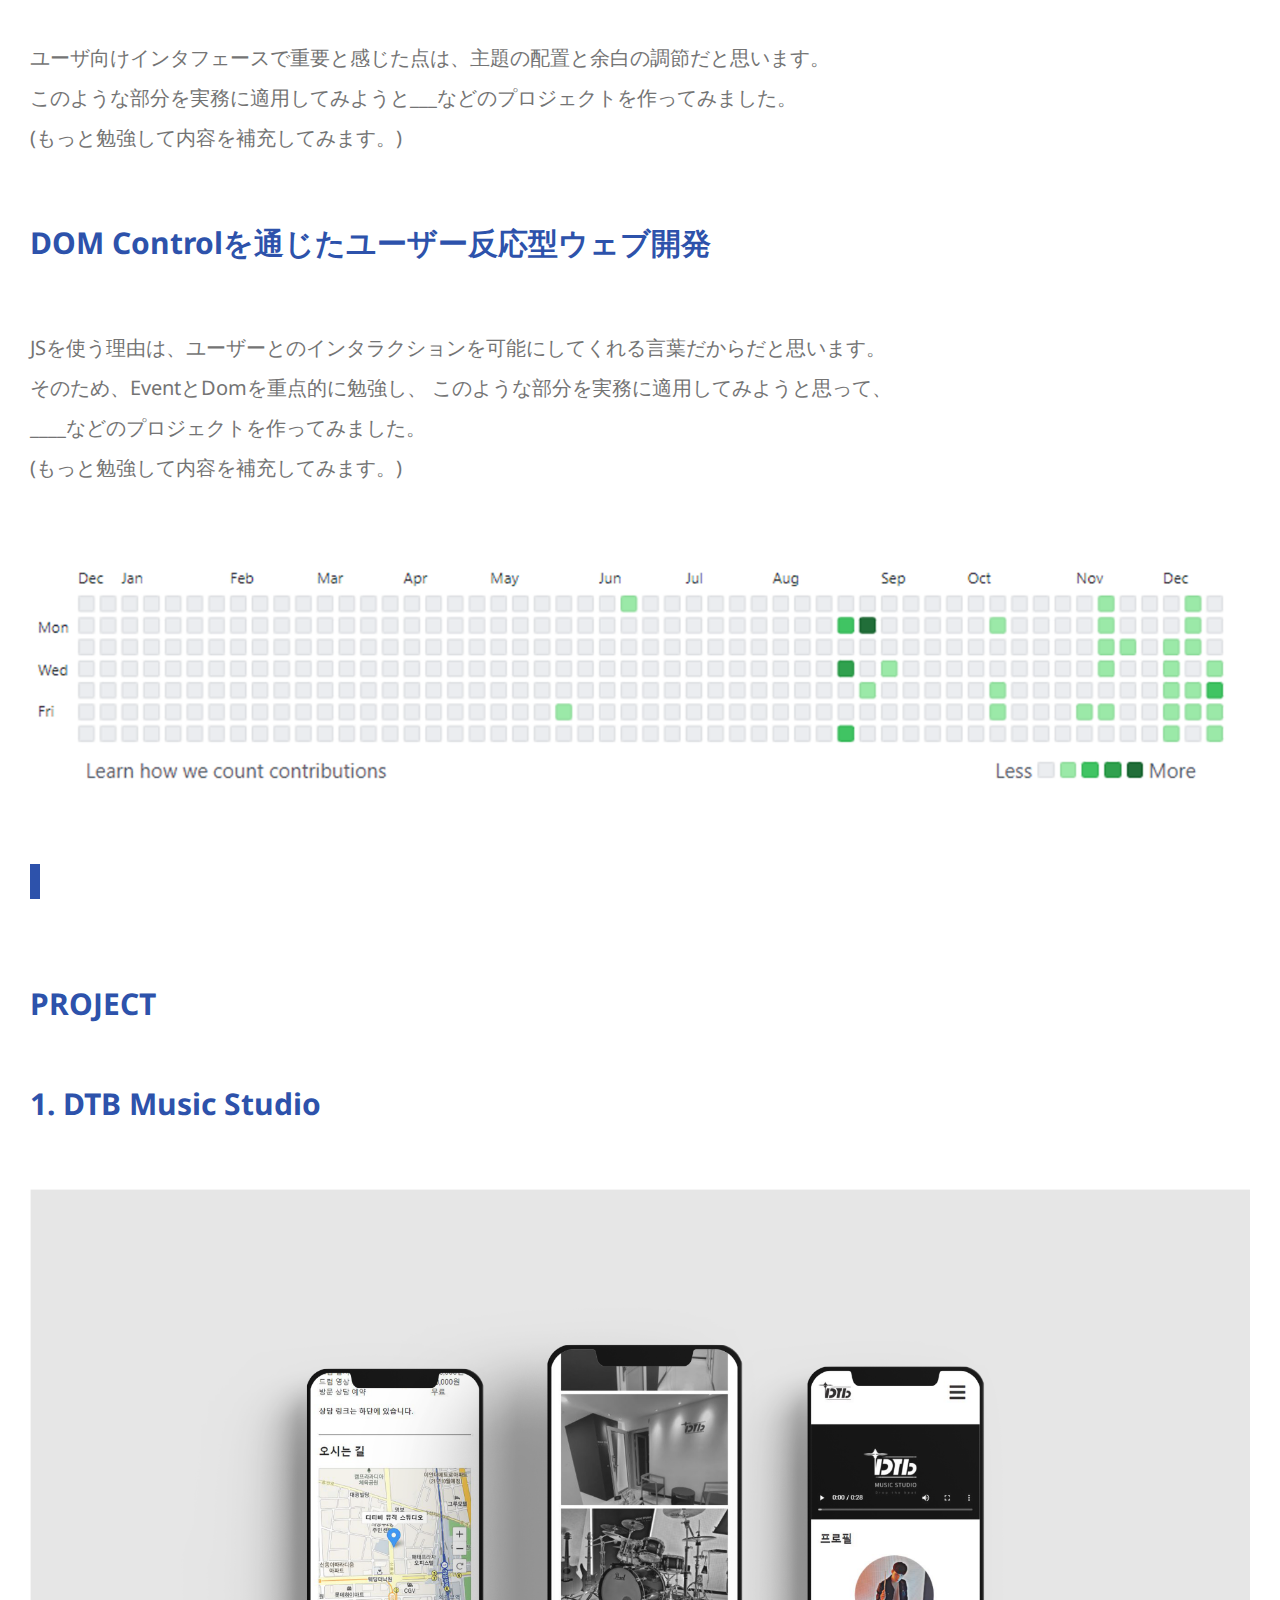
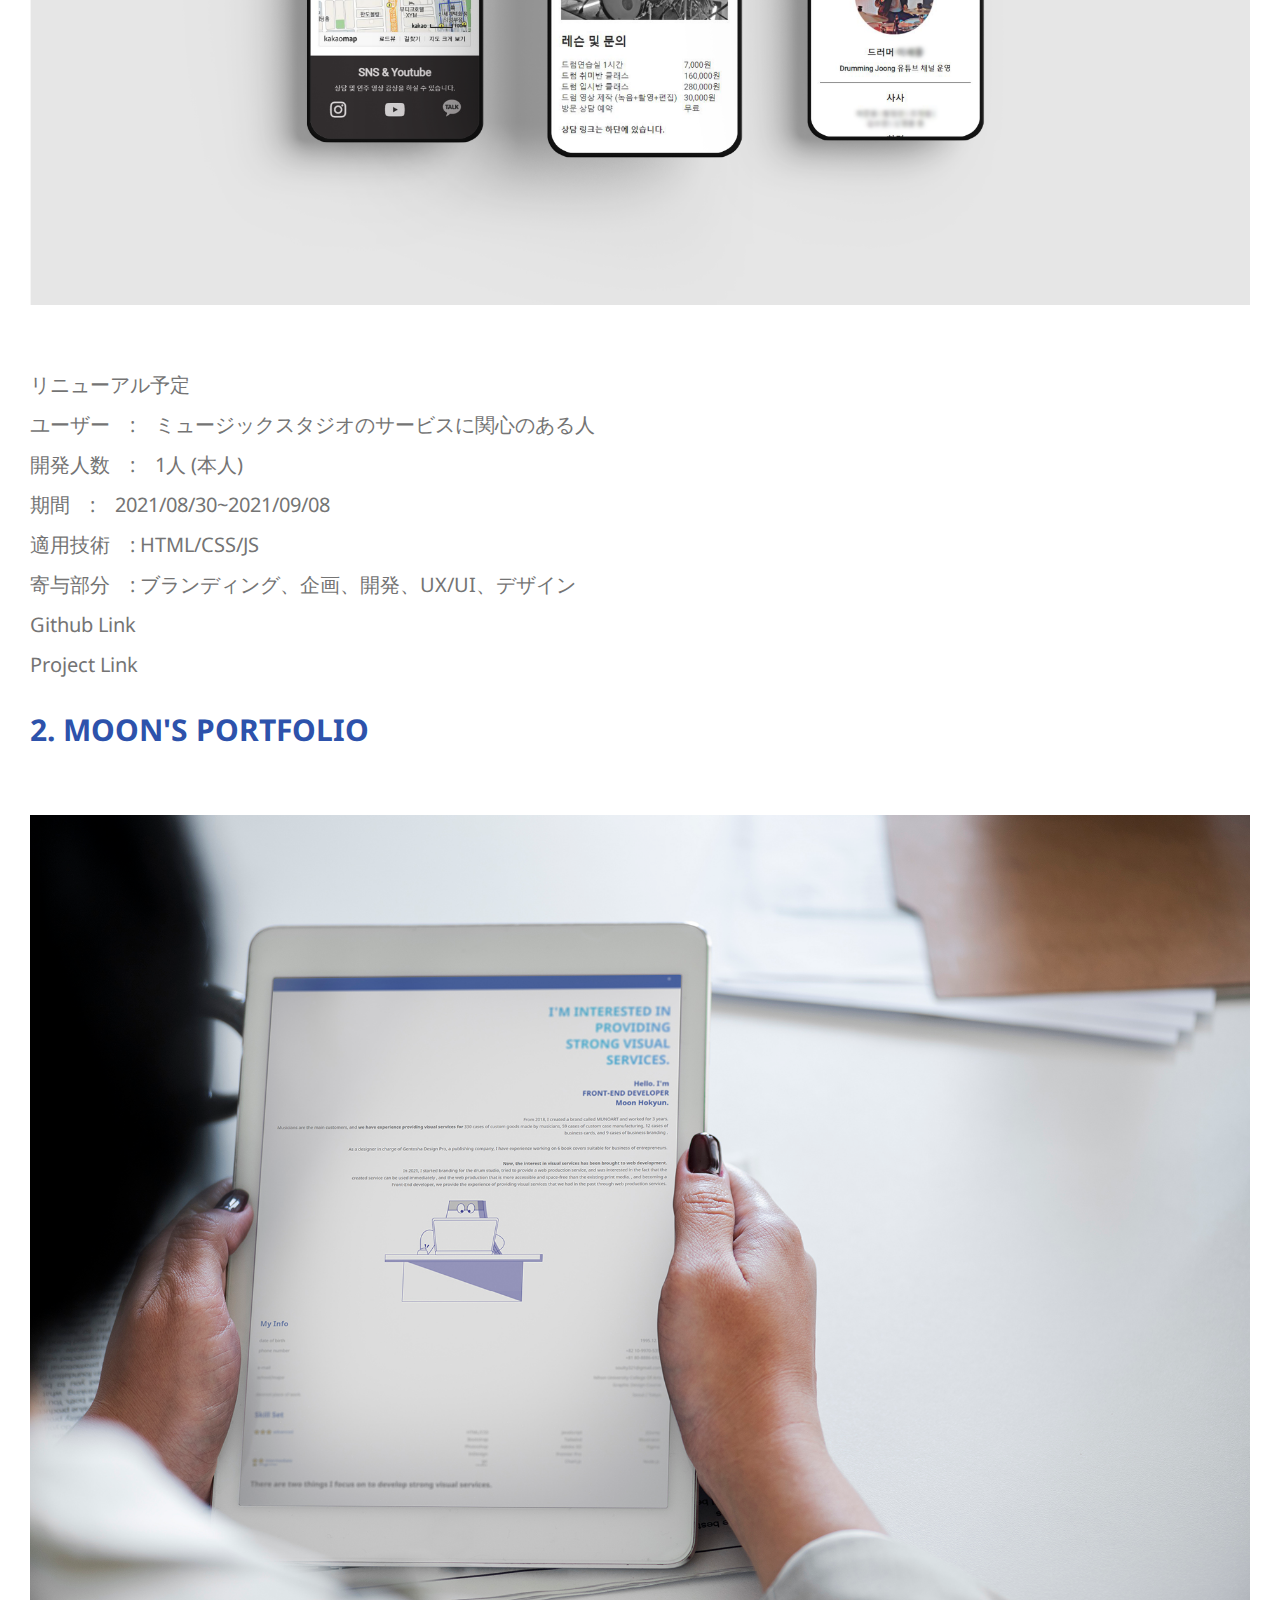
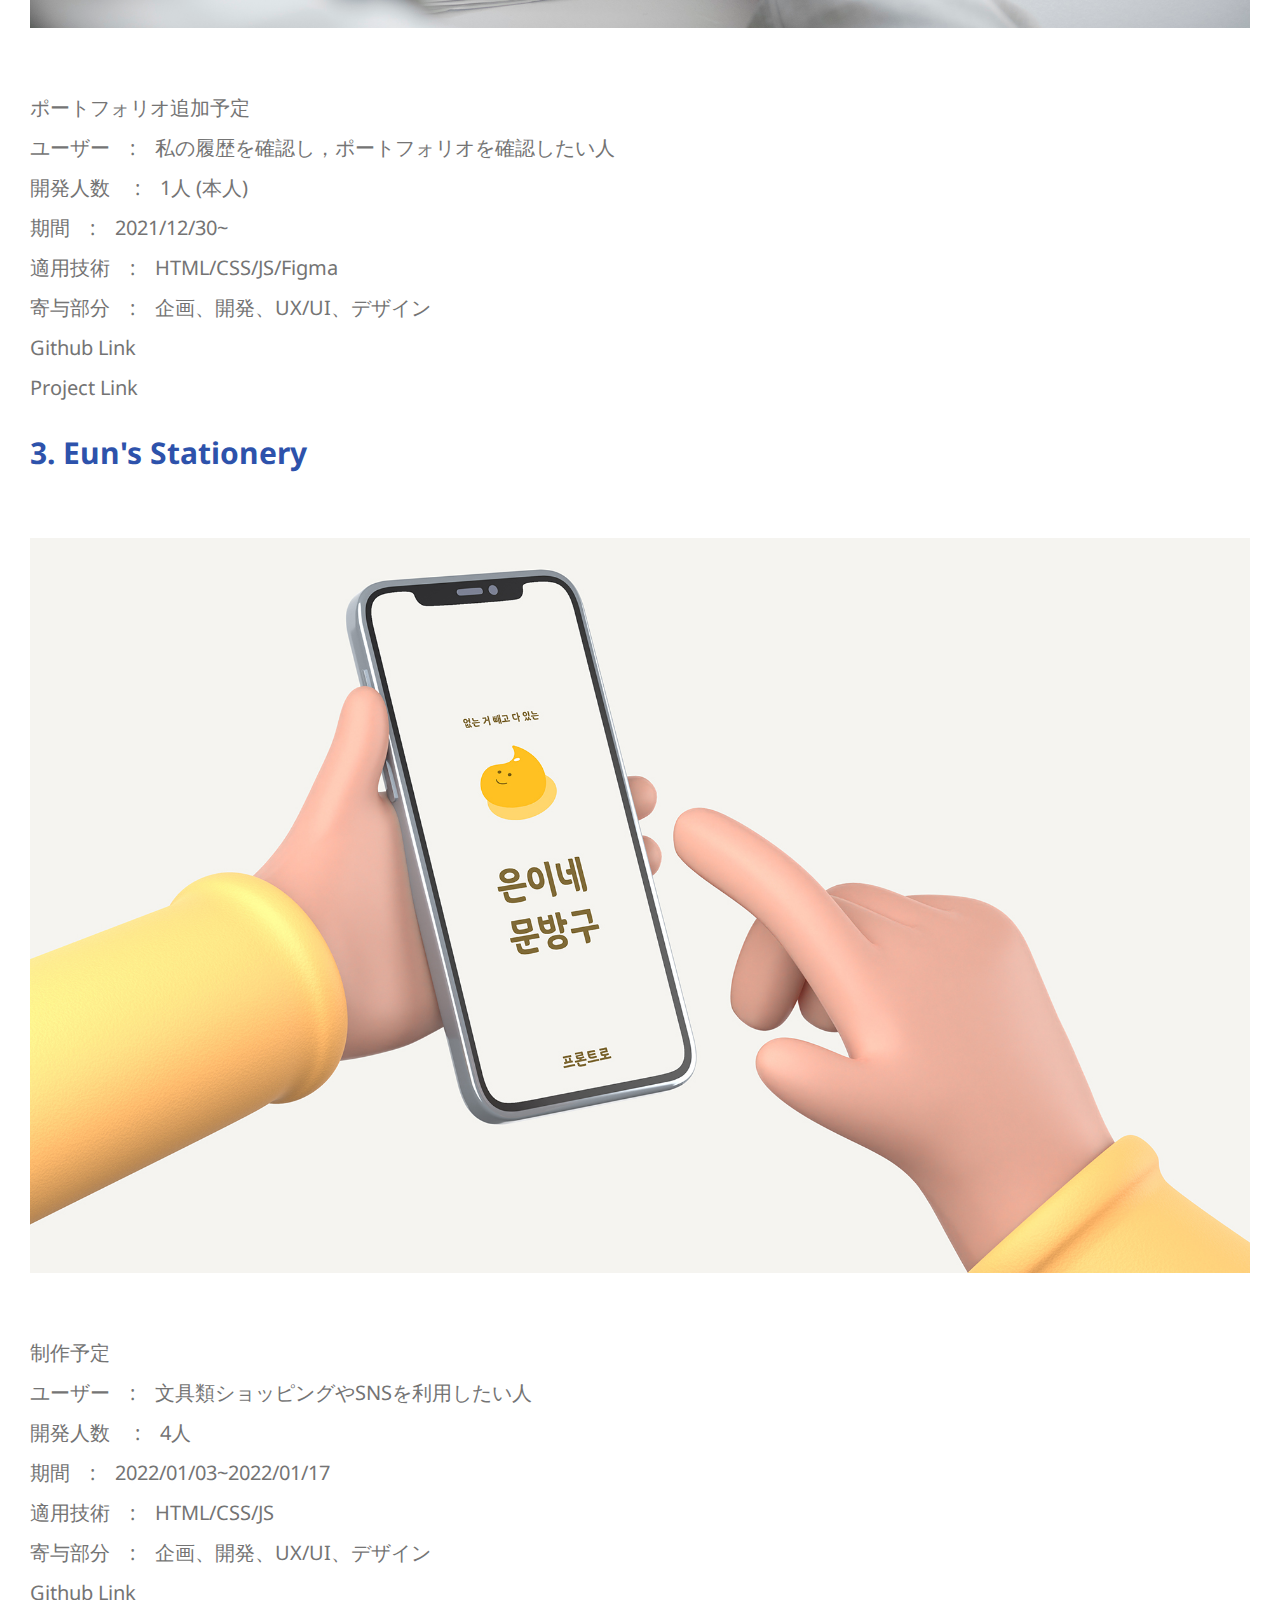
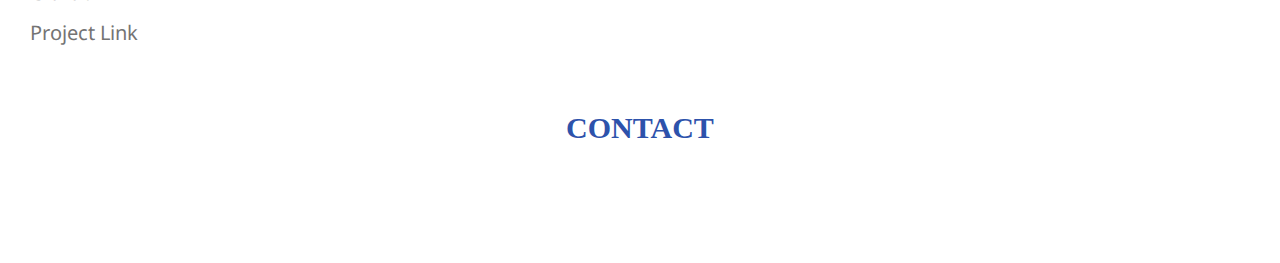
==== commit 6e26af36: "余白調節" ====
--- a/jp-index.html
+++ b/jp-index.html
@@ -13,7 +13,7 @@
   <link rel="stylesheet" href="https://use.fontawesome.com/releases/v5.15.4/css/all.css"
     integrity="sha384-DyZ88mC6Up2uqS4h/KRgHuoeGwBcD4Ng9SiP4dIRy0EXTlnuz47vAwmeGwVChigm" crossorigin="anonymous">
 
-  <title>MOON'S PORTFOLIO (ja)</title>
+  <title>MOON'S PORTFOLIO</title>
 </head>
 
 <body>
@@ -39,14 +39,15 @@
     <article id="hello">
       <h2 class="hello-title">Hello. I'm<br>FRONT-END DEVELOPER<br>Moon Hokyun.</h2>
       <p class="hello-p hello-one paragraph">2018年から3年間ムノアート(MUNOART)というブランドを作って活動しました。<br>ミュージシャンが主な顧客で、ミュージシャンターゲットグッズ
-        製作330件、カスタムケース
-        製作 59件、
-        ビジネス名刺12件、ビジネスブランディング9件の<b>ビジュアルサービスを提供した経験</b>があります。</p>
-      <p class="hello-p hello-two paragraph">出版社「幻冬舎」の「幻冬舎デザインプロ」の担当デザイナーとして、事業家のビジネスに適したブックカバー6件を作業した経験があります。</p>
+        製作330件、カスタムケース製作 59件、
+        <br>ビジネス名刺12件、ビジネスブランディング9件の<b>ビジュアルサービスを提供した経験</b>があります。</p>
+      <p class="hello-p hello-two paragraph">出版社「幻冬舎」の「幻冬舎デザインプロ」の担当デザイナーとして、
+        <br>事業家のビジネスに適したブックカバー6件を作業した経験があります。</p>
       <p class="hello-p hello-three paragraph up-on-scroll">
-        <b>現在はビジュアルサービスに関する関心をウェブ開発で持ってきました。</b><br>2021年にドラムスタジオのブランディング作業を行うことになり、ウェブ制作サービスを提供するとともに、<br>作られたサービスが
-        即効的に
-        使用できるということ、本来制作していた印刷媒体よりアクセス性が高く、空間に制約がないウェブ制作に興味を持ち、<br>Front-End開発者になり、既存の視覚サービスを提供
+        <b>現在はビジュアルサービスに関する関心をウェブ開発で持ってきました。</b>
+        <br>2021年にドラムスタジオのブランディング作業を行うことになり、ウェブ制作サービスを提供するとともに、<br>作られたサービスが
+        即効的に使用できるということ、本来制作していた印刷媒体よりアクセス性が高く、
+        <br>空間に制約がないウェブ制作に興味を持ち、Front-End開発者になり、<br>既存の視覚サービスを提供
         経験をウェブ。
         製作サービスで提供しています。
       </p>
@@ -77,7 +78,7 @@
           <p class="paragraph">Nihon University College Of Arts <br> Graphic Design Course</p>
         </section>
 
-        <section class="info-content">
+        <section class="info-content  info-content4">
           <p class="paragraph">希望勤務地</p>
           <p class="paragraph">Seoul / Tokyo</p>
         </section>
@@ -130,7 +131,8 @@
       <h2 class="Study-title up-on-scroll ">強力なビジュアルサービス開発のために勉強していることは2つあります。</h2>
       <h2 class="Study-subTitle-one up-on-scroll">効果的なUX/UI実現</h2>
       <p class="Study-title-content paragraph up-on-scroll">Designing Interfaces: Patterns for
-        Effective Interaction Designをベースにレイアウト中心の課題などを通じてユーザが見やすい余白を重視して画面を構成してきたし、視覚的に没入感のあるUX/UIを作るために
+        Effective Interaction Designをベースにレイアウト中心の課題などを通じて
+        <br>ユーザが見やすい余白を重視して画面を構成してきたし、視覚的に没入感のあるUX/UIを作るために
         努力してきました。
         <br><br>
         ユーザ向けインタフェースで重要と感じた点は、主題の配置と余白の調節だと思います。<br>このような部分を実務に適用してみようと___などのプロジェクトを作ってみました。
@@ -139,7 +141,8 @@
       <h2 class="Study-subTitle-two up-on-scroll">DOM Controlを通じたユーザー反応型ウェブ開発</h2>
       <p class="Study-title-content paragraph up-on-scroll">JSを使う理由は、ユーザーとのインタラクションを可能にしてくれる言葉だからだと思います。
         <br>そのため、EventとDomを重点的に勉強し、
-        このような部分を実務に適用してみようと思って、____などのプロジェクトを作ってみました。
+        このような部分を実務に適用してみようと思って、
+        <br>____などのプロジェクトを作ってみました。
         <br>(もっと勉強して内容を補充してみます。)</p>
       <img src="./img/git_repo.png" alt="" class="Study-gitRepo up-on-scroll">
     </article>
@@ -152,7 +155,7 @@
         <section class="project-module">
           <h3 class="Project-Content-subTitle up-on-scroll">1. DTB Music Studio</h3>
 
-          <img src="./img/DTB-1.png" alt="" class="Project-img">
+          <img src="./img/DTB-1.png" alt="" class="Project-img up-on-scroll">
 
           <ul class="Project-1-detail paragraph up-on-scroll">
             <li>リニューアル予定</li>
@@ -171,7 +174,7 @@
         <section class="project-module">
           <h3 class="Project-Content-subTitle up-on-scroll">2. MOON'S PORTFOLIO</h3>
 
-          <img src="./img/resume-img.jpg" alt="" class="Project-img">
+          <img src="./img/resume-img.jpg" alt="" class="Project-img up-on-scroll">
 
           <ul class="Project-1-detail paragraph up-on-scroll">
             <li>ポートフォリオ追加予定</li>
@@ -190,7 +193,7 @@
         <section class="project-module">
           <h3 class="Project-Content-subTitle up-on-scroll">3. Eun's Stationery</h3>
 
-          <img src="./img/eun-img-3.jpg" alt="" class="Project-img">
+          <img src="./img/eun-img-3.jpg" alt="" class="Project-img up-on-scroll">
 
           <ul class="Project-1-detail paragraph up-on-scroll">
             <li>制作予定</li>
--- a/main.css
+++ b/main.css
@@ -154,10 +154,6 @@
   margin: 20px auto 30px;
 }
 
-#info {
-  margin-bottom: 30px;
-}
-
 .info-all {
   display: flex;
   font-size: 60%;
@@ -172,6 +168,10 @@
   justify-content: space-between;
   text-align: right;
   padding-bottom: 20px;
+}
+
+.info-content4 {
+  padding-bottom: 0;
 }
 
 #Skill-set {
@@ -358,8 +358,8 @@
     margin: 30px auto 70px;
   }
 
-  #info {
-    margin-bottom: 70px;
+  .info-content4 {
+    padding-bottom: 0;
   }
 
   .info-all {
@@ -488,8 +488,8 @@
     margin: 10px auto 60px;
   }
 
-  #info {
-    margin-bottom: 60px;
+  .info-content4 {
+    padding-bottom: 0;
   }
 
   .Skill-set-title .Study-title {
@@ -503,6 +503,7 @@
   #Skill-set {
     margin-top: 0px;
   }
+
   .Study-subTitle-one::before {
     background-image: url('./img/Rectangle\ 41.png');
     width: 10px;
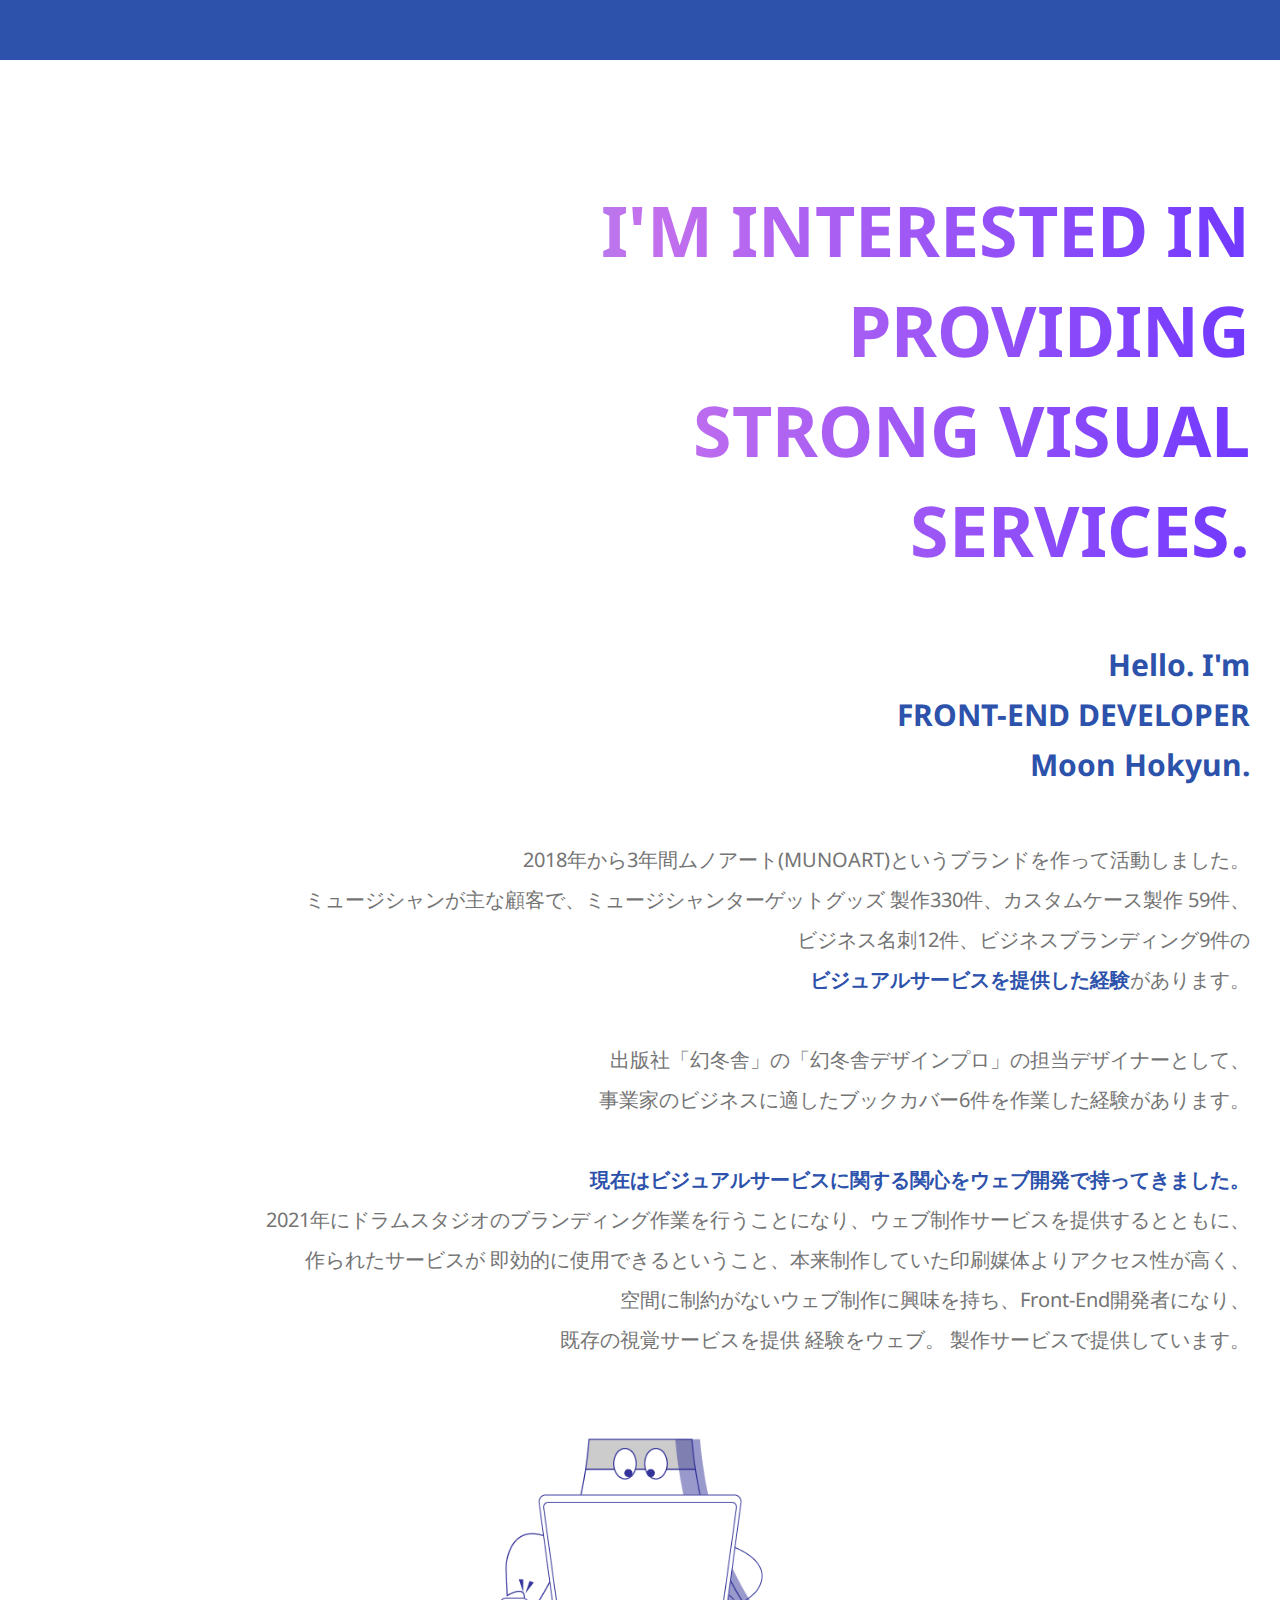
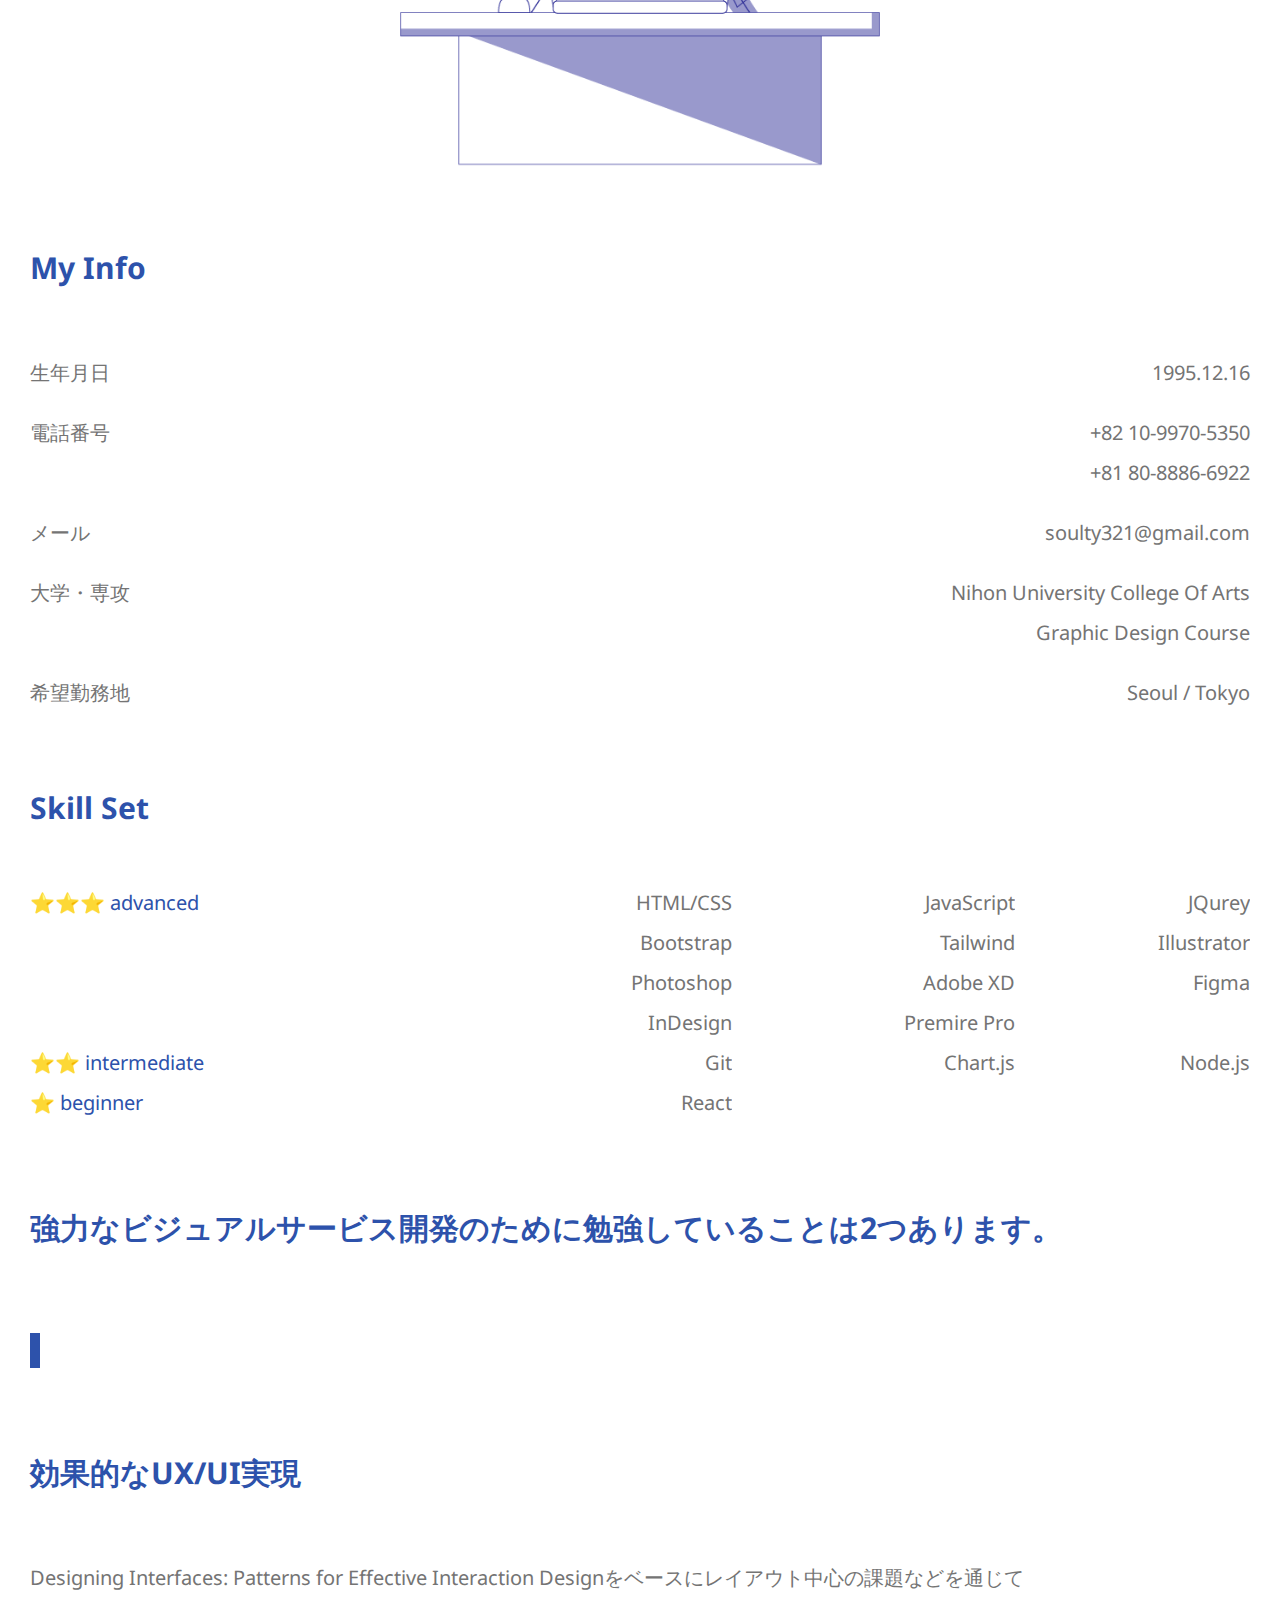
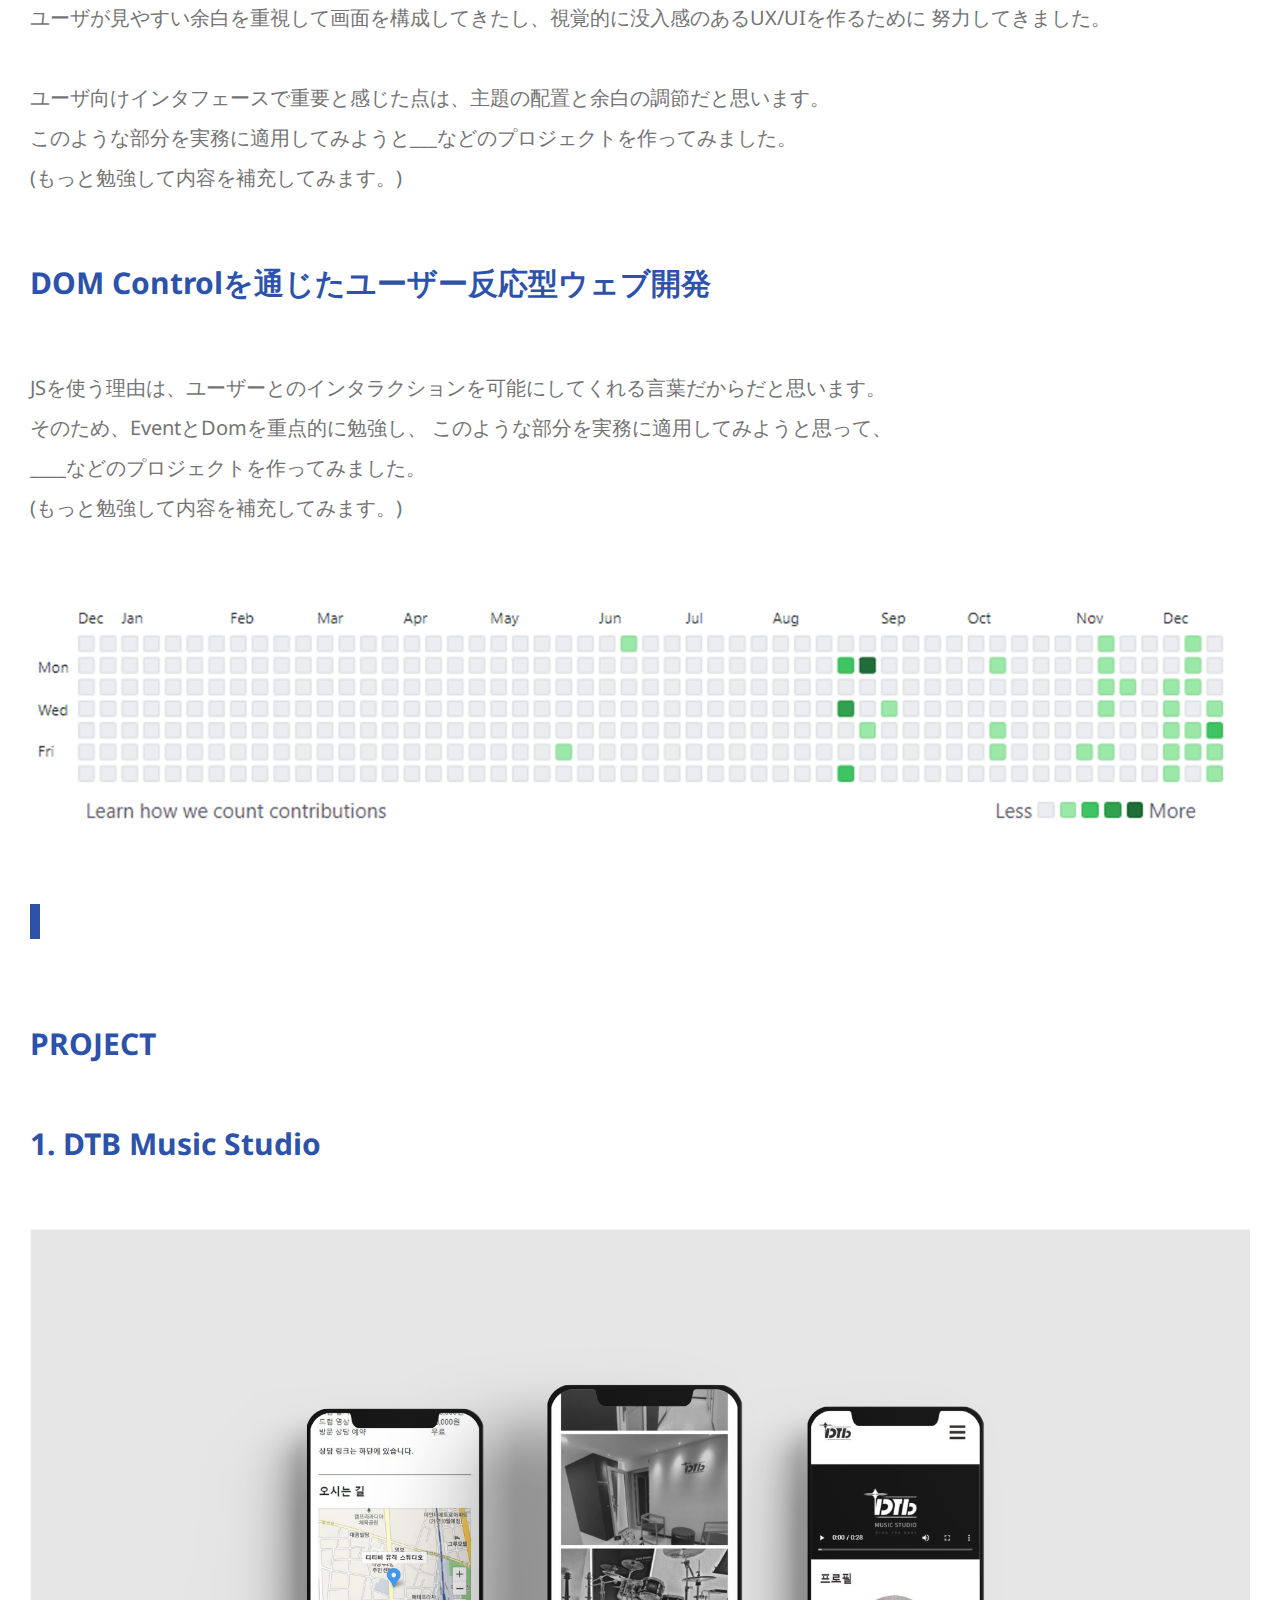
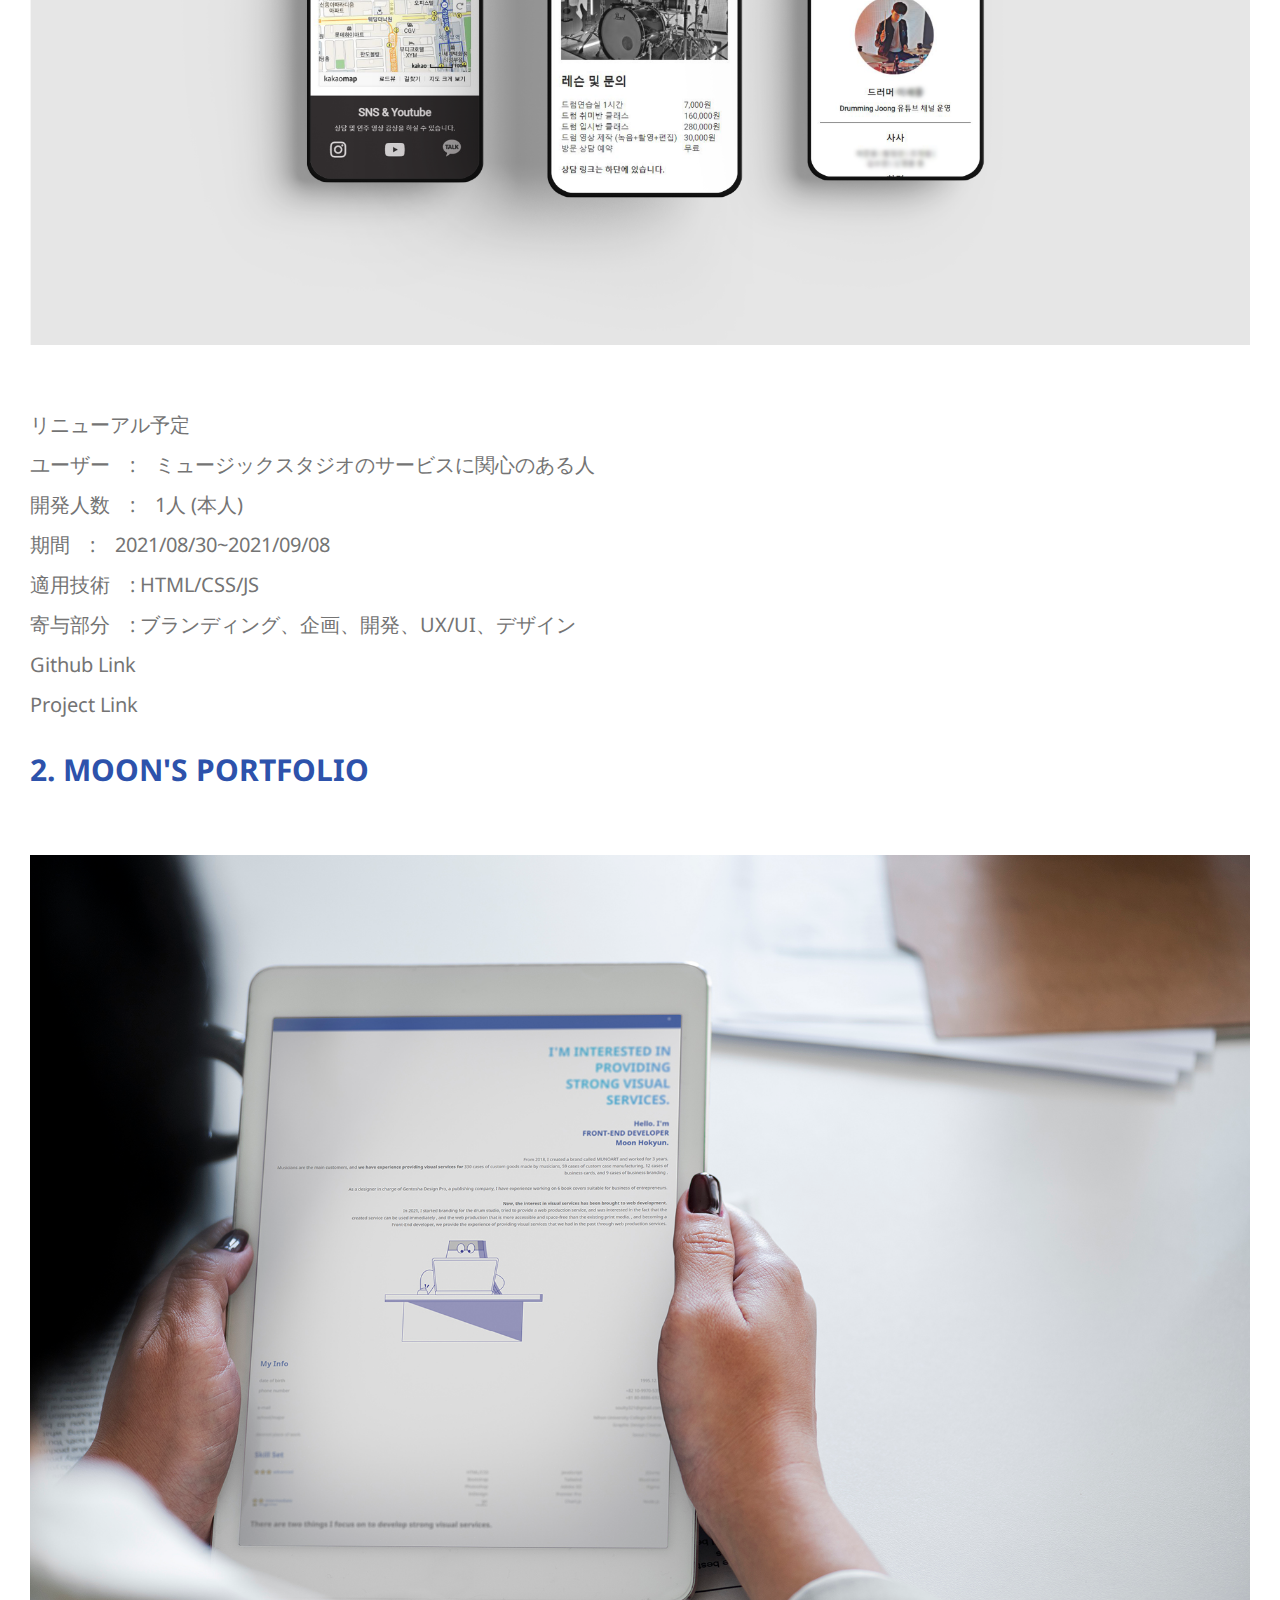
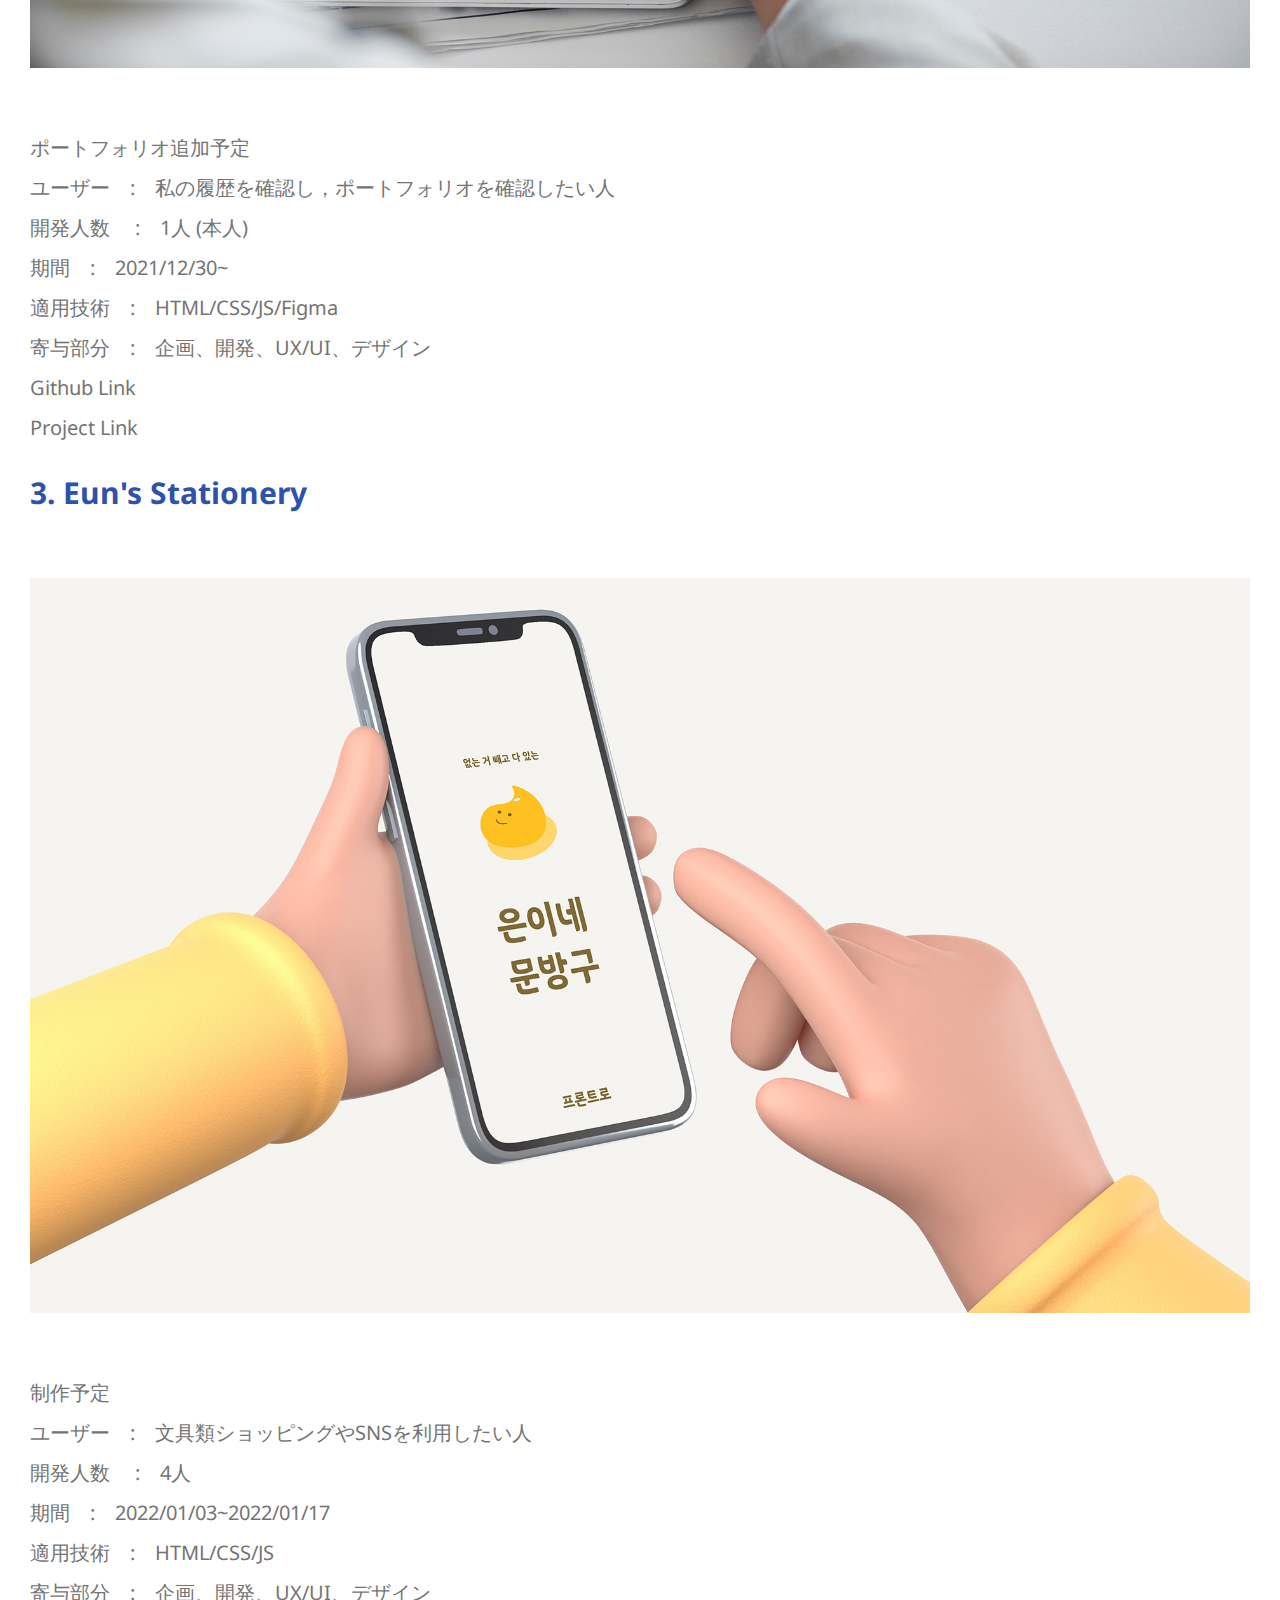
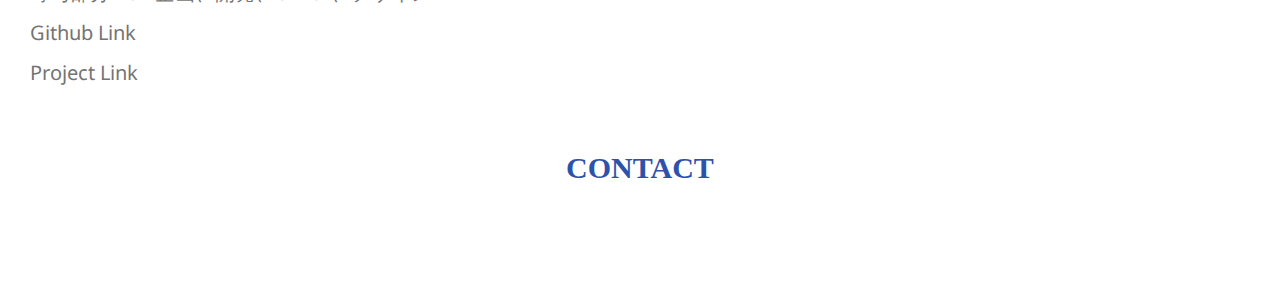
==== commit 54e6fac9: "br" ====
--- a/jp-index.html
+++ b/jp-index.html
@@ -40,7 +40,8 @@
       <h2 class="hello-title">Hello. I'm<br>FRONT-END DEVELOPER<br>Moon Hokyun.</h2>
       <p class="hello-p hello-one paragraph">2018年から3年間ムノアート(MUNOART)というブランドを作って活動しました。<br>ミュージシャンが主な顧客で、ミュージシャンターゲットグッズ
         製作330件、カスタムケース製作 59件、
-        <br>ビジネス名刺12件、ビジネスブランディング9件の<b>ビジュアルサービスを提供した経験</b>があります。</p>
+        <br>ビジネス名刺12件、ビジネスブランディング9件の<br>
+        <b>ビジュアルサービスを提供した経験</b>があります。</p>
       <p class="hello-p hello-two paragraph">出版社「幻冬舎」の「幻冬舎デザインプロ」の担当デザイナーとして、
         <br>事業家のビジネスに適したブックカバー6件を作業した経験があります。</p>
       <p class="hello-p hello-three paragraph up-on-scroll">
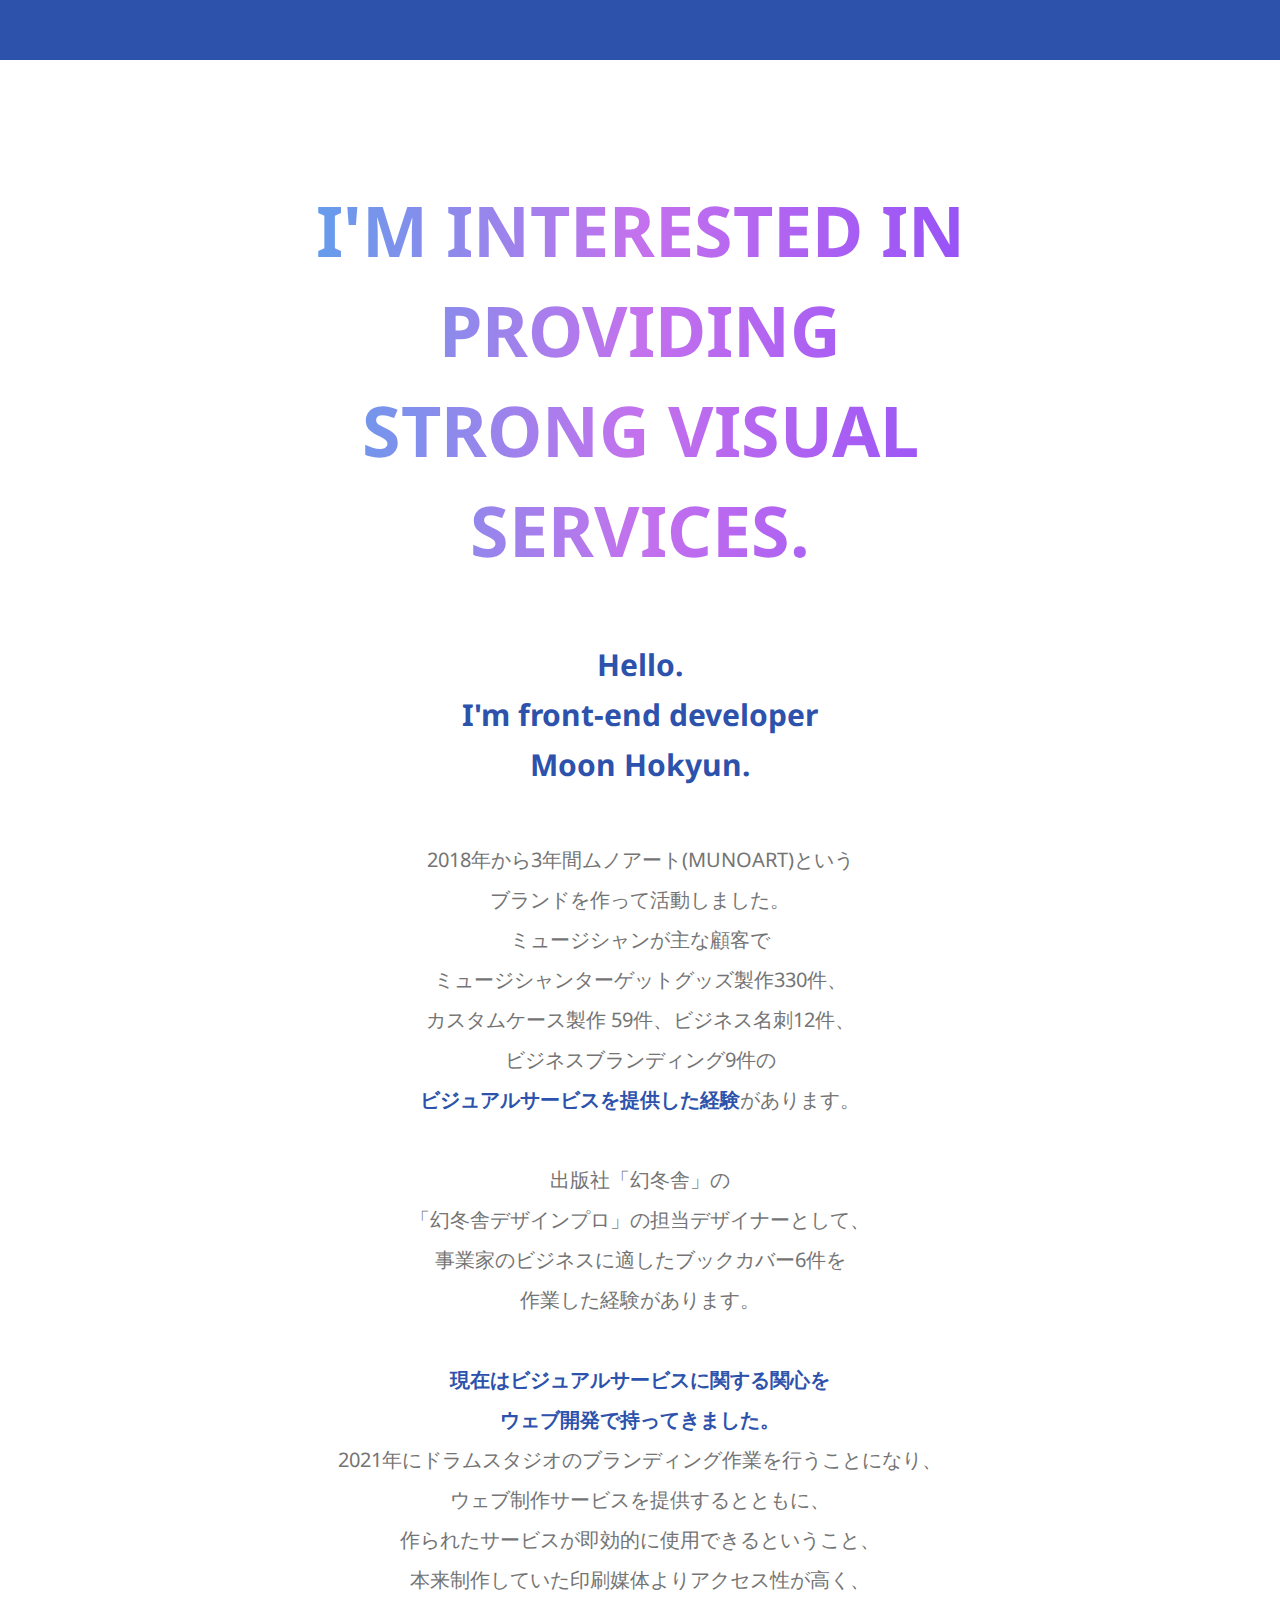
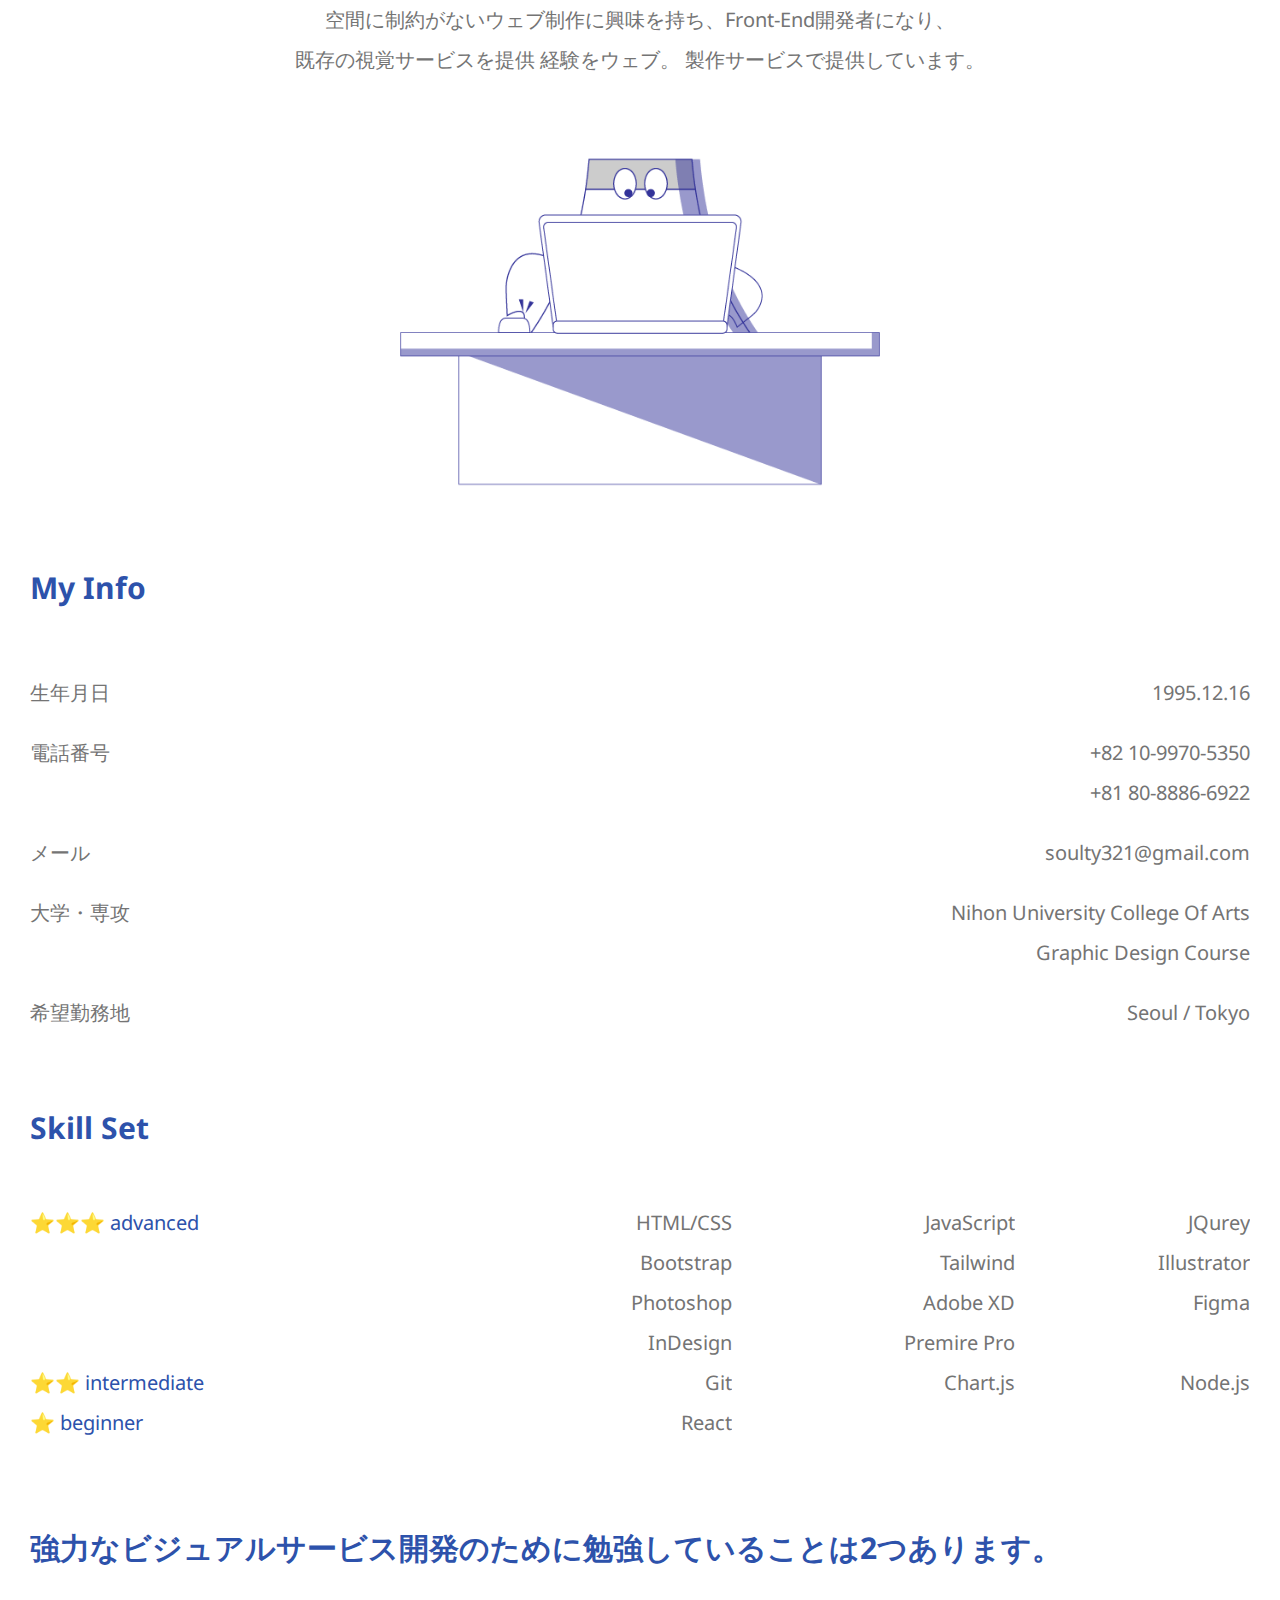
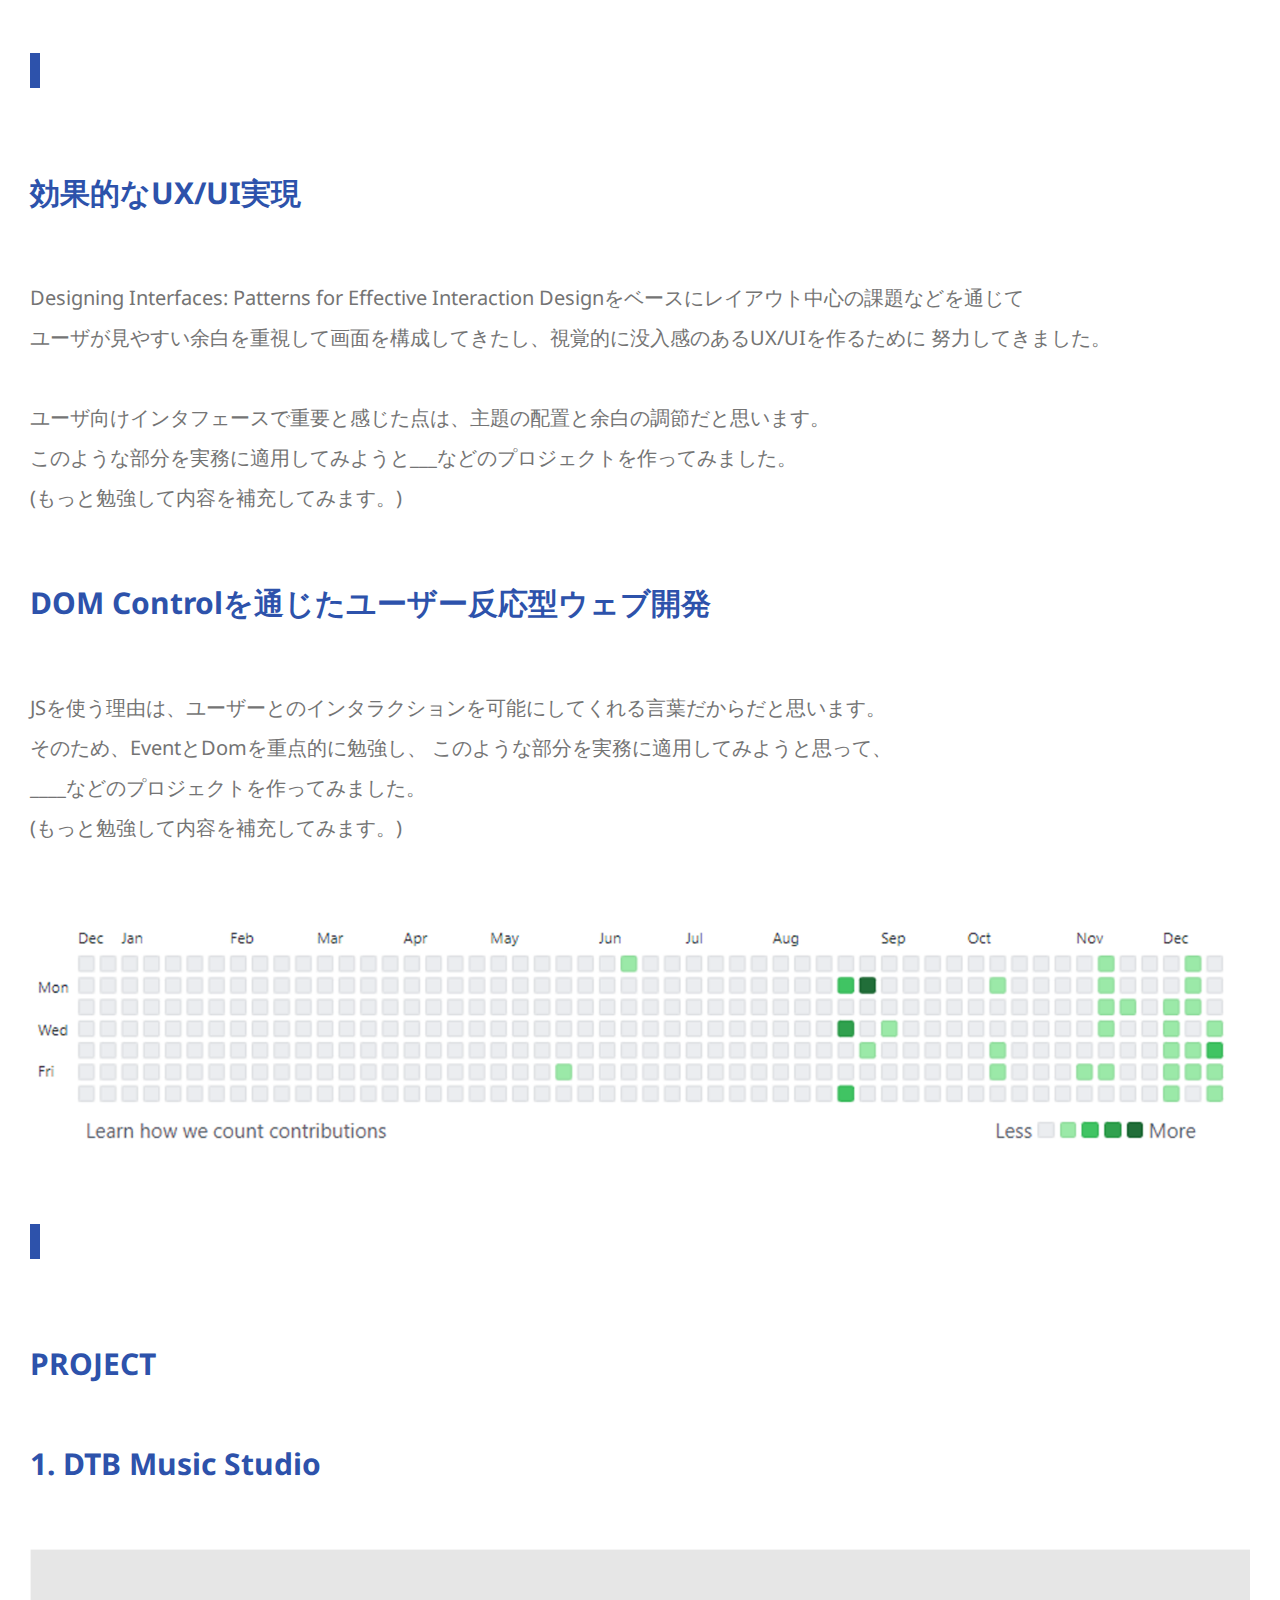
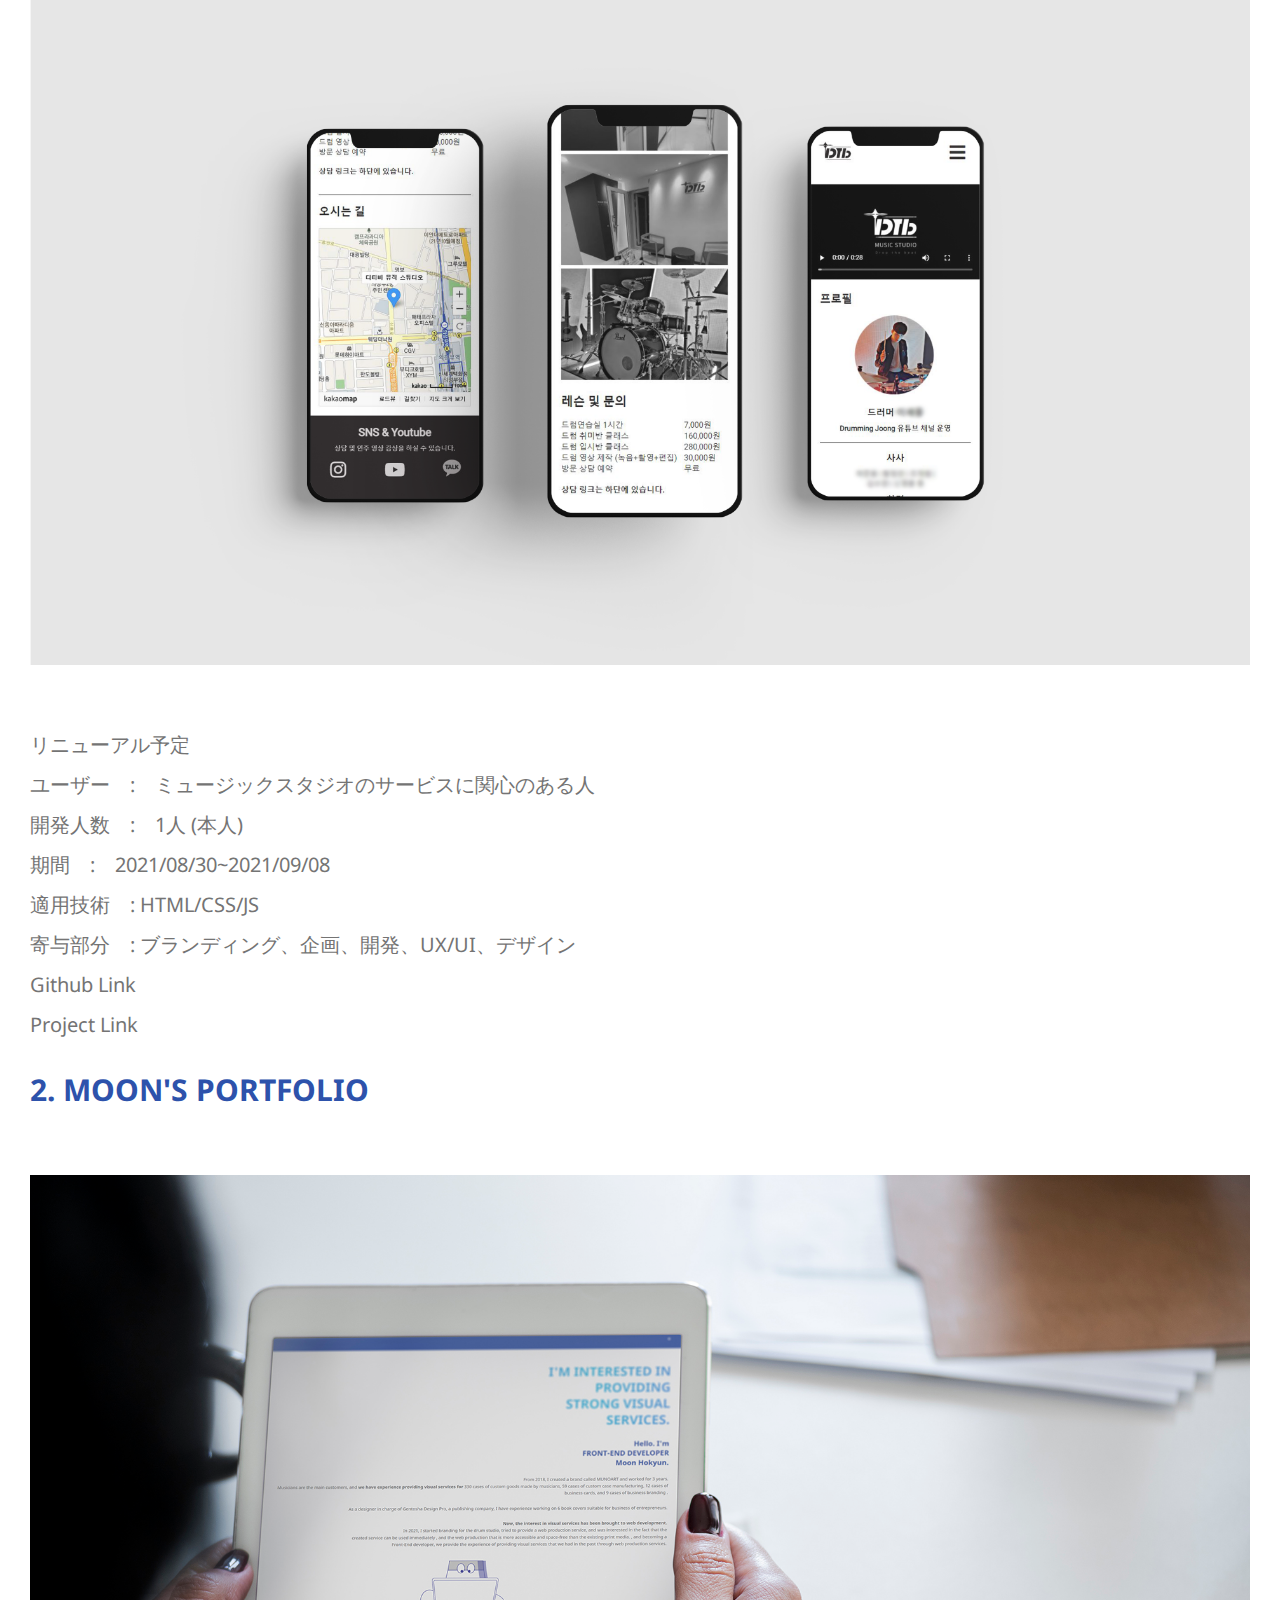
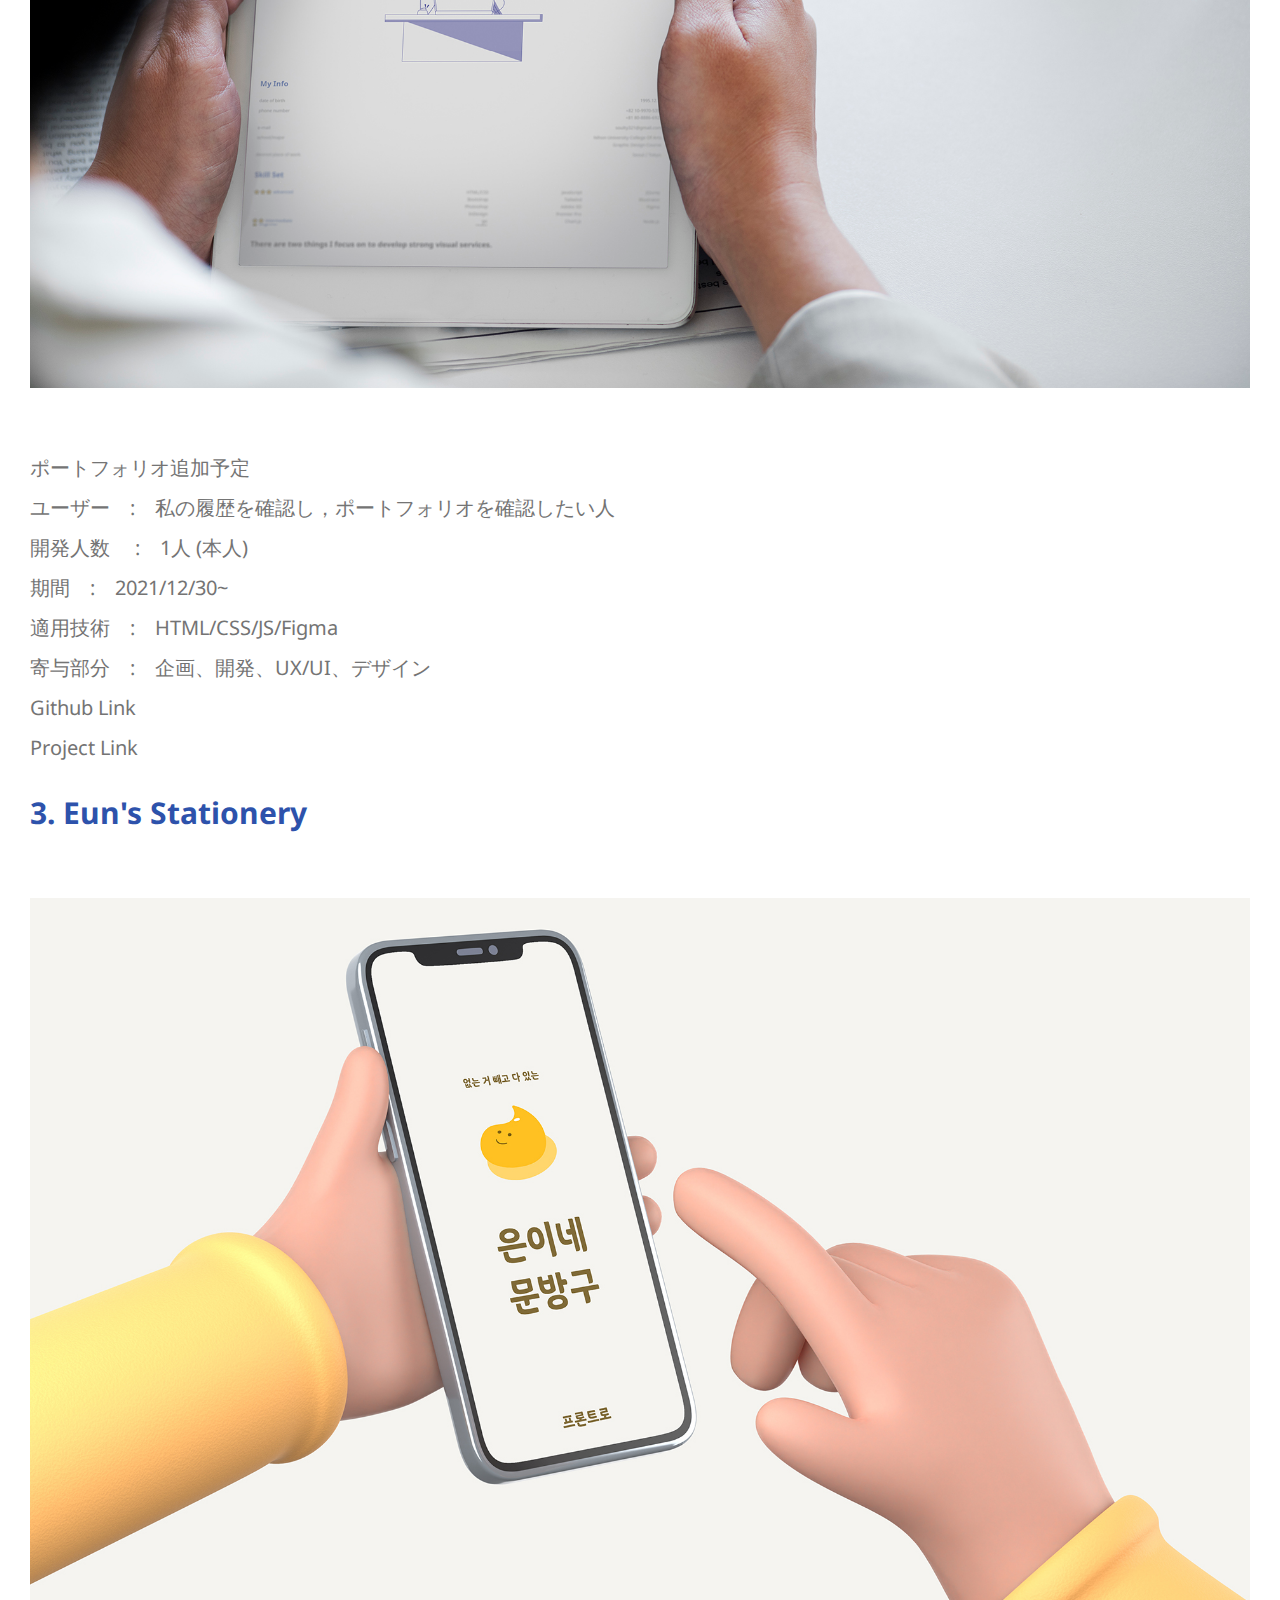
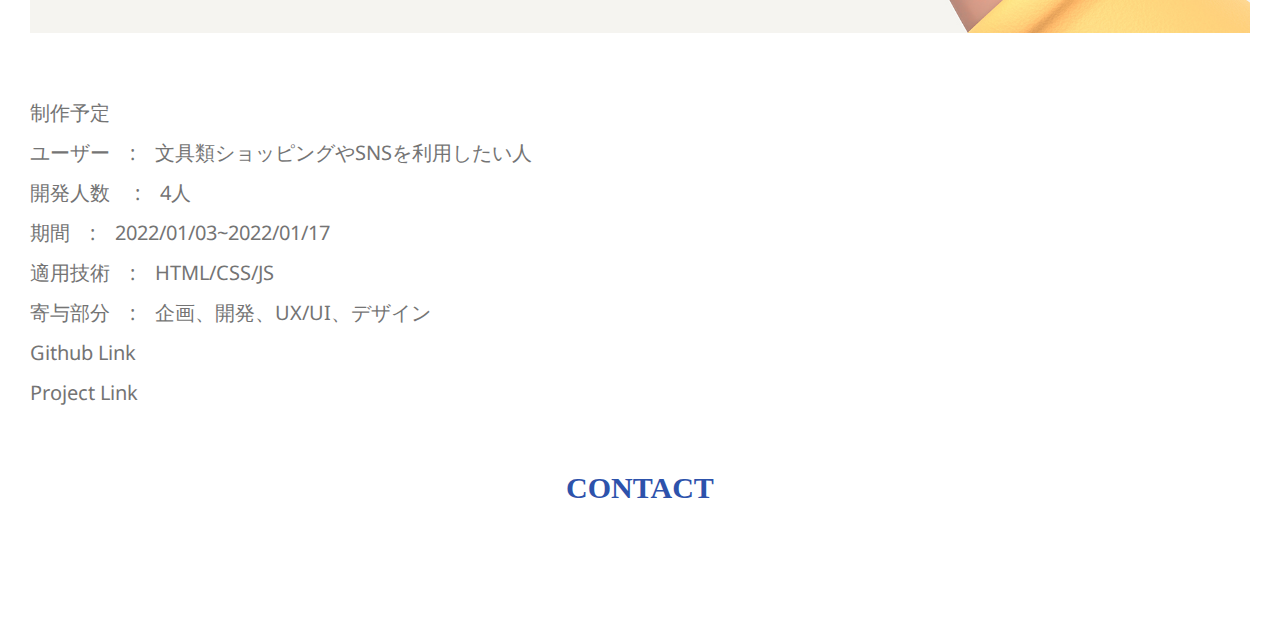
==== commit 7b08ccbc: "text-align" ====
--- a/jp-index.html
+++ b/jp-index.html
@@ -37,17 +37,24 @@
 
 
     <article id="hello">
-      <h2 class="hello-title">Hello. I'm<br>FRONT-END DEVELOPER<br>Moon Hokyun.</h2>
-      <p class="hello-p hello-one paragraph">2018年から3年間ムノアート(MUNOART)というブランドを作って活動しました。<br>ミュージシャンが主な顧客で、ミュージシャンターゲットグッズ
-        製作330件、カスタムケース製作 59件、
-        <br>ビジネス名刺12件、ビジネスブランディング9件の<br>
+      <h2 class="hello-title">Hello.<br>I'm front-end developer<br>Moon Hokyun.</h2>
+      <p class="hello-p hello-one paragraph">2018年から3年間ムノアート(MUNOART)という
+        <br>ブランドを作って活動しました。
+        <br>ミュージシャンが主な顧客で
+        <br>ミュージシャンターゲットグッズ製作330件、
+        <br>カスタムケース製作 59件、ビジネス名刺12件、
+        <br>ビジネスブランディング9件の<br>
         <b>ビジュアルサービスを提供した経験</b>があります。</p>
-      <p class="hello-p hello-two paragraph">出版社「幻冬舎」の「幻冬舎デザインプロ」の担当デザイナーとして、
-        <br>事業家のビジネスに適したブックカバー6件を作業した経験があります。</p>
+      <p class="hello-p hello-two paragraph">出版社「幻冬舎」の
+        <br>「幻冬舎デザインプロ」の担当デザイナーとして、
+        <br>事業家のビジネスに適したブックカバー6件を
+        <br>作業した経験があります。</p>
       <p class="hello-p hello-three paragraph up-on-scroll">
-        <b>現在はビジュアルサービスに関する関心をウェブ開発で持ってきました。</b>
-        <br>2021年にドラムスタジオのブランディング作業を行うことになり、ウェブ制作サービスを提供するとともに、<br>作られたサービスが
-        即効的に使用できるということ、本来制作していた印刷媒体よりアクセス性が高く、
+        <b>現在はビジュアルサービスに関する関心を<br>ウェブ開発で持ってきました。</b>
+        <br>2021年にドラムスタジオのブランディング作業を行うことになり、
+        <br>ウェブ制作サービスを提供するとともに、
+        <br>作られたサービスが即効的に使用できるということ、
+        <br>本来制作していた印刷媒体よりアクセス性が高く、
         <br>空間に制約がないウェブ制作に興味を持ち、Front-End開発者になり、<br>既存の視覚サービスを提供
         経験をウェブ。
         製作サービスで提供しています。
--- a/main.css
+++ b/main.css
@@ -101,13 +101,13 @@
 
 #hello {
   margin-top: 60px;
-  text-align: right;
+  text-align: center;
   display: flex;
   flex-direction: column;
 }
 
 .header-title {
-  text-align: right;
+  text-align: center;
   font-size: 30px;
   line-height: 40px;
   font-weight: 700;
